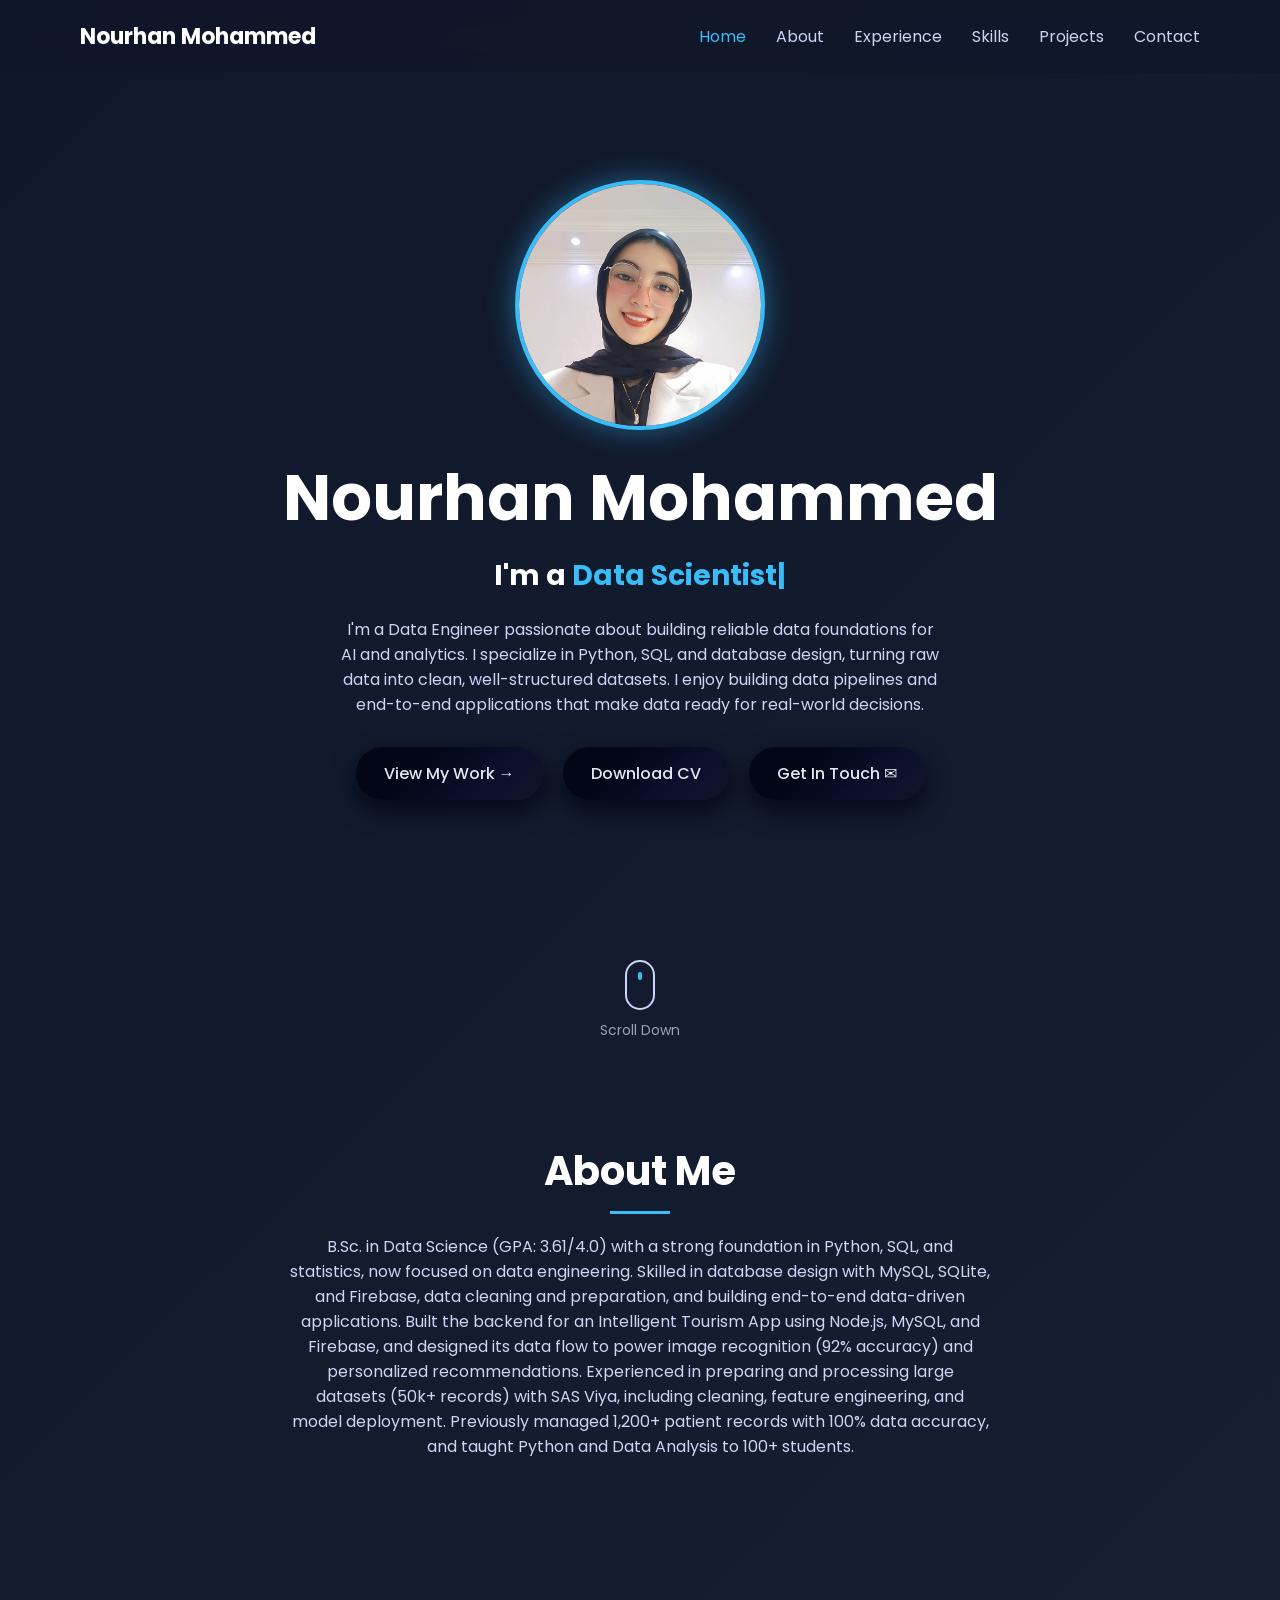
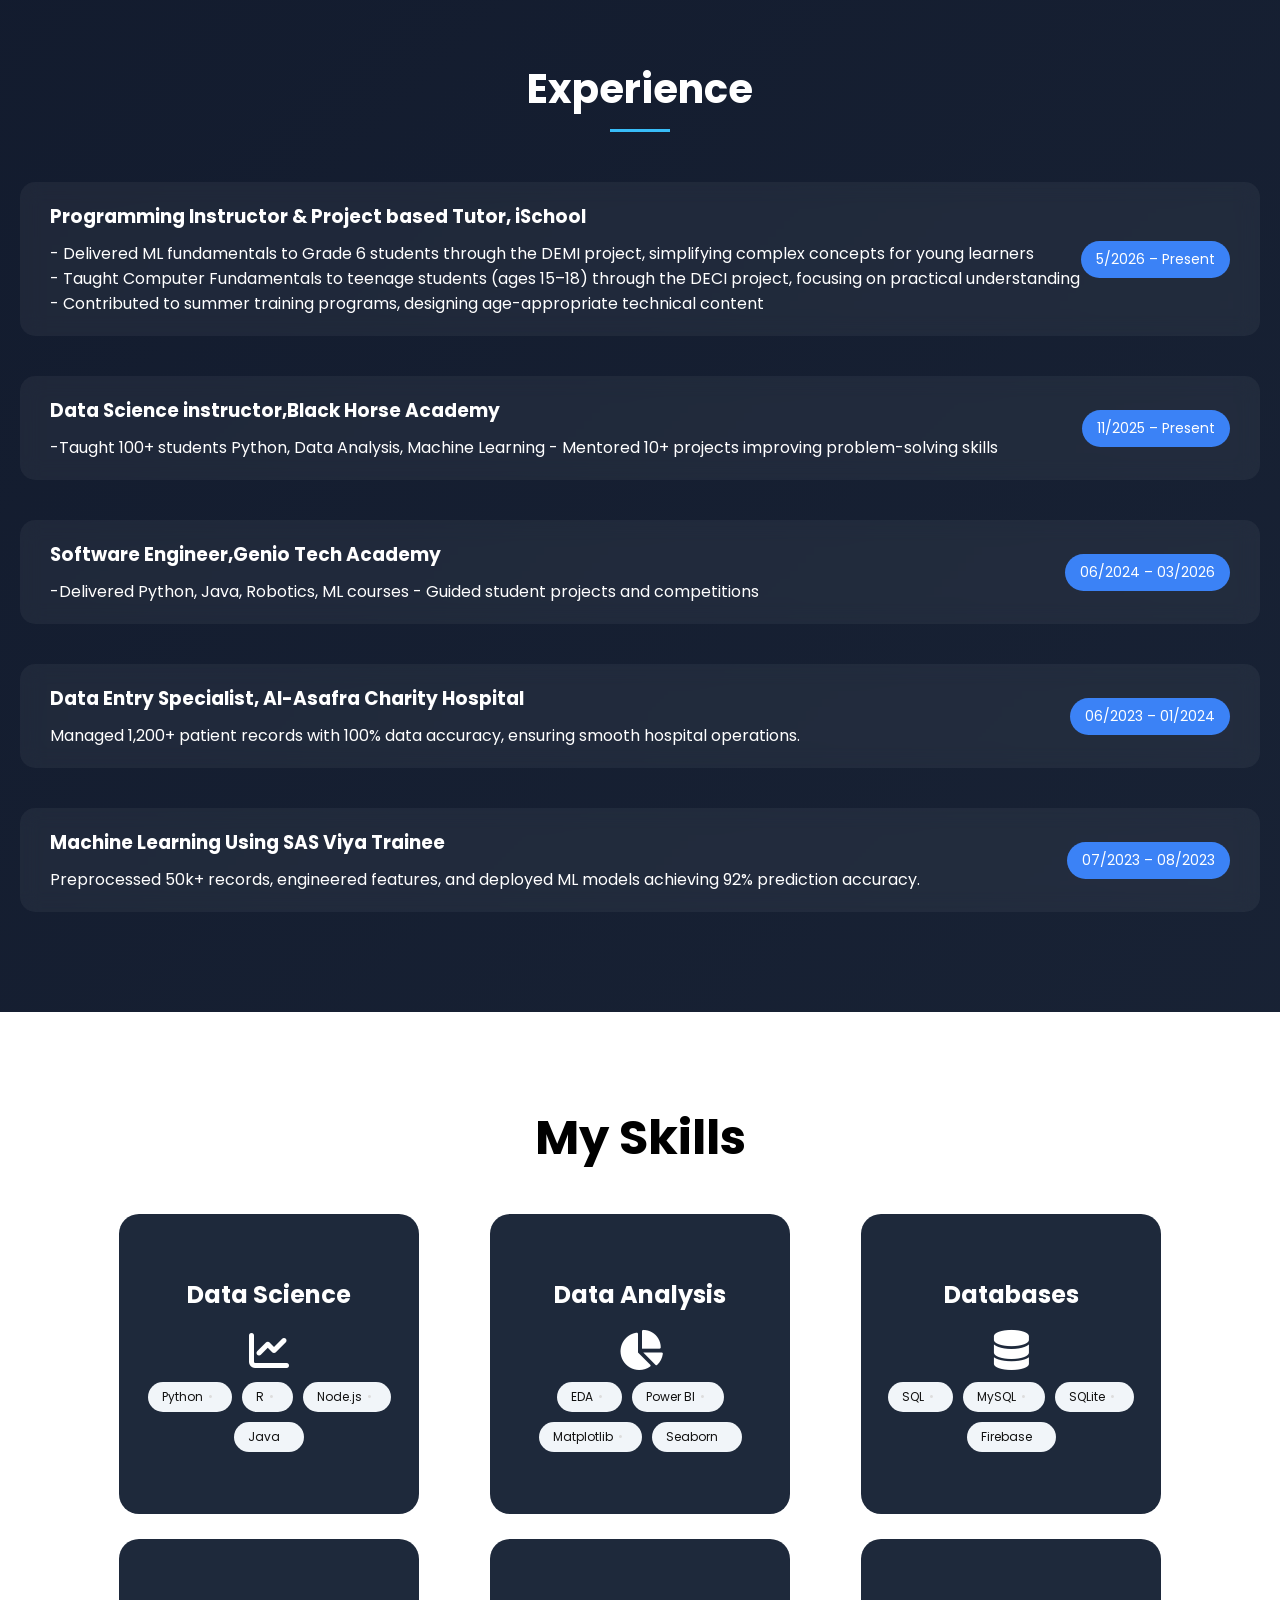
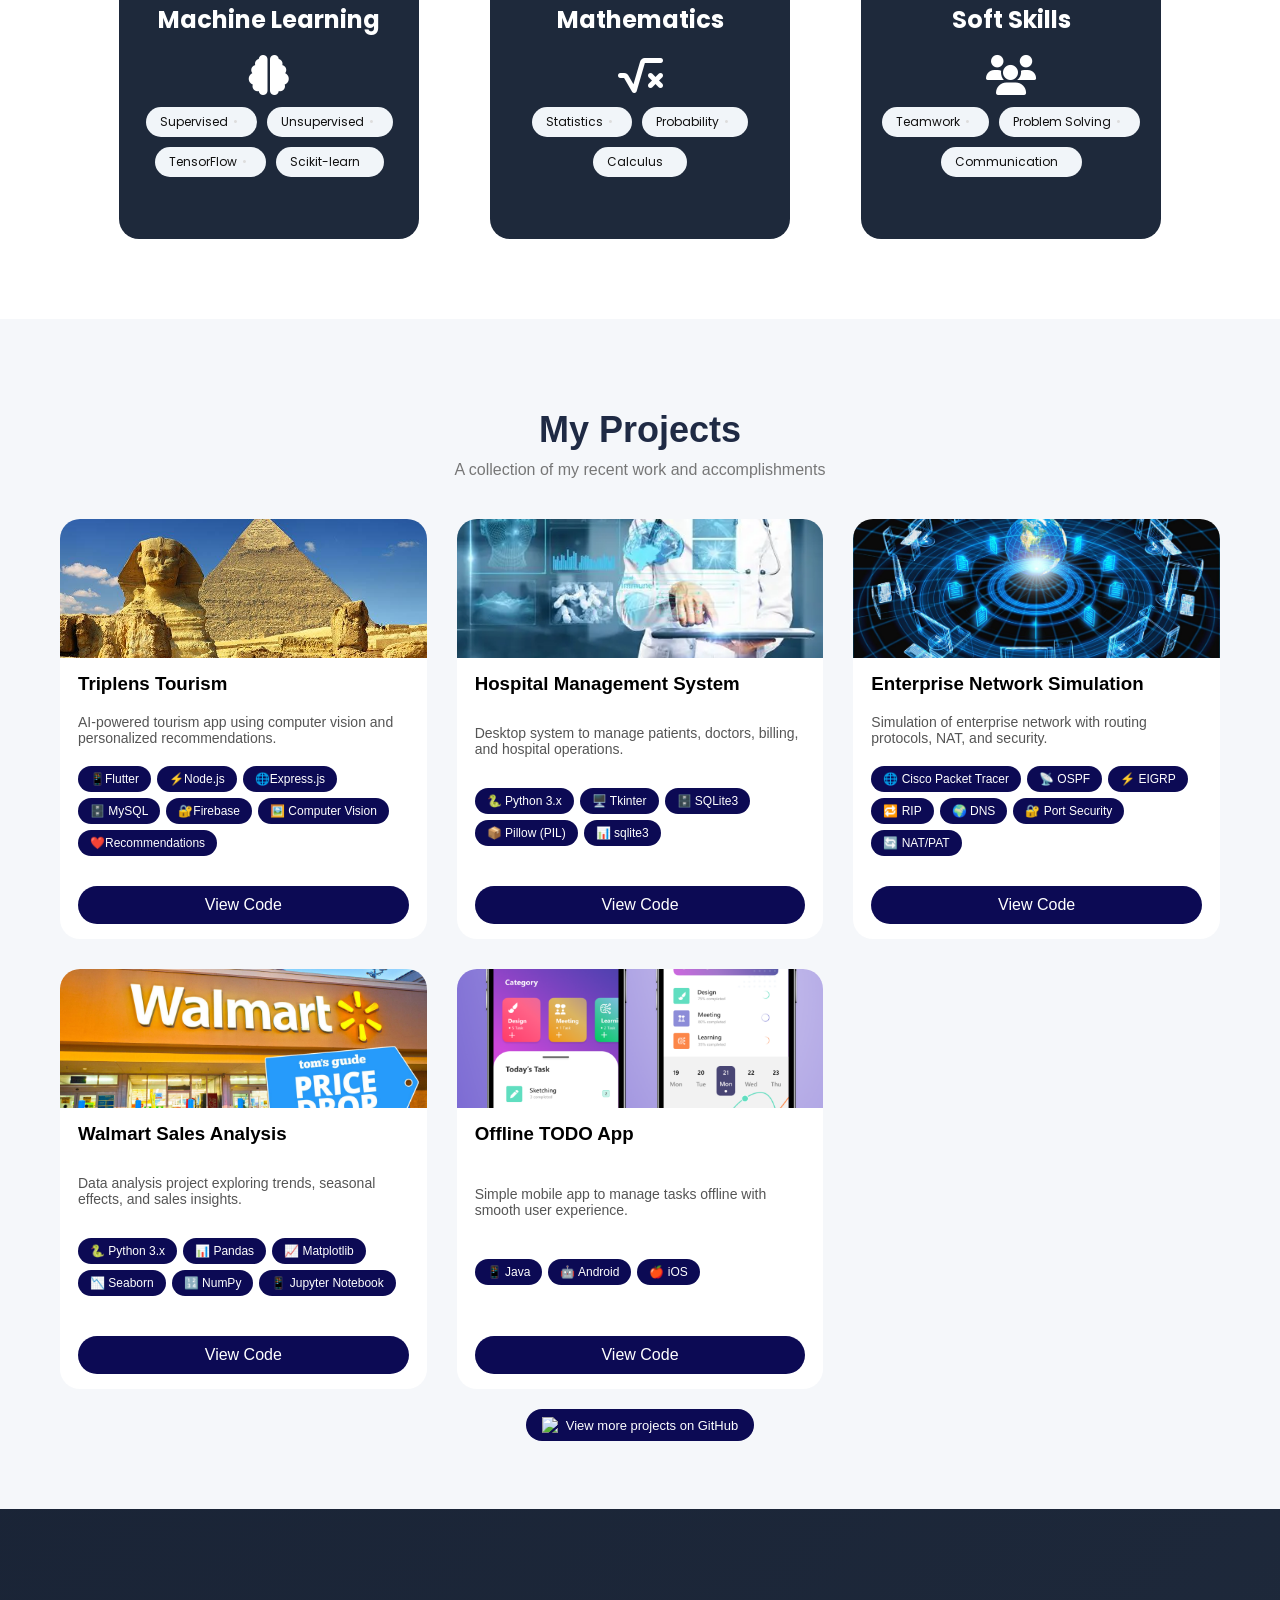
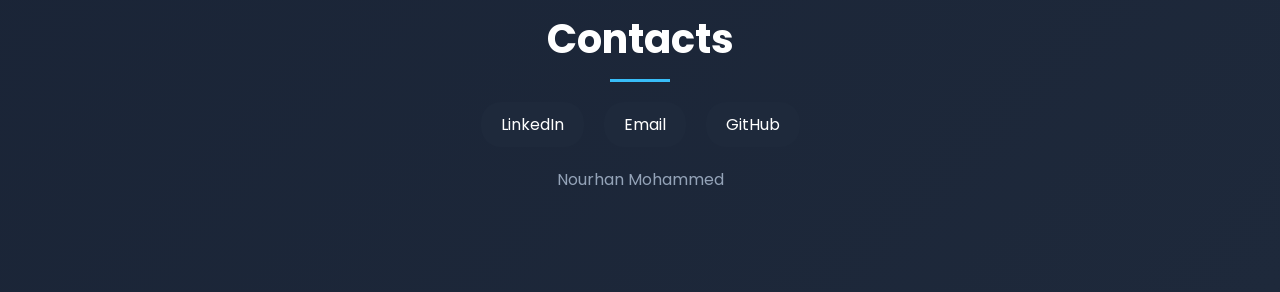
==== index.html @ 11f10491 "Refactor index.html for improved structure and clarity Updated HTML structure and improved formattin" ====
<!DOCTYPE html>
<html lang="en">
<head>
  <meta charset="UTF-8">
  <meta name="viewport" content="width=device-width, initial-scale=1.0">
  <title>Nourhan Portfolio</title>

  <!-- Google Font -->
  <link href="https://fonts.googleapis.com/css2?family=Poppins:wght@300;500;700&display=swap" rel="stylesheet">

  <!-- Icons (Skills) -->
  <link rel="stylesheet" href="https://cdnjs.cloudflare.com/ajax/libs/font-awesome/6.5.0/css/all.min.css">

  <link rel="stylesheet" href="style.css">
</head>

<body>

<!-- Navbar -->
<nav class="navbar">
  <h2 class="logo">Nourhan Mohammed</h2>

  <ul class="nav-links">
    <li><a href="#home" class="active">Home</a></li>
    <li><a href="#about">About</a></li>
    <li><a href="#experience">Experience</a></li>
    <li><a href="#skills">Skills</a></li>
    <li><a href="#projects">Projects</a></li>
    <li><a href="#contact">Contact</a></li>
  </ul>
</nav>

<!-- Hero -->

    <!-- Typing Effect -->
    
<section class="hero" id="home">
  <div class="hero-content">
    <div class="profile-photo fade-in">
      <span class="profile-initials">NM</span>
      <img src="images/nour.jpeg" alt="Nourhan Mohammed" onerror="this.remove()">
    </div>

    <h1 class="fade-in">Nourhan Mohammed</h1>

    <!-- Typing Effect -->
    <h2 class="typing">
      I'm a <span id="typed-text"></span><span class="cursor">|</span>
    </h2>

    <p class="fade-in delay">
    I'm a Data Engineer passionate about building reliable data foundations for AI and analytics.
    I specialize in Python, SQL, and database design, turning raw data into clean, well-structured datasets.
    I enjoy building data pipelines and end-to-end applications that make data ready for real-world decisions.
    </p>

    <div class="buttons fade-in delay2">
  <a href="#projects" class="btn primary">View My Work →</a>

  <a href="https://drive.google.com/file/d/10iT1-ZYjP4DF8wKiby_Rd-OLEwiFCWt2/view?usp=sharing" download class="btn secondary">
    Download CV
  </a>
  <a href="https://mail.google.com/mail/?view=cm&to=nourhanmohammed1282003@gmail.com" class="btn secondary">
  Get In Touch ✉</a>
</div>
  
  </div>
</section>
<div class="scroll-indicator">
  <span class="mouse">
    <span class="wheel"></span>
  </span>
  <p>Scroll Down</p>
</div>
<!-- About Section -->
<section class="about section" id="about">
  <h2 class="section-title">About Me</h2>
  <p class="section-text">

    B.Sc. in Data Science (GPA: 3.61/4.0) with a strong foundation in Python, SQL, and statistics, now focused on data engineering. Skilled in database design with MySQL, SQLite, and Firebase, data cleaning and preparation, and building end-to-end data-driven applications.

    Built the backend for an Intelligent Tourism App using Node.js, MySQL, and Firebase, and designed its data flow to power image recognition (92% accuracy) and personalized recommendations.

    Experienced in preparing and processing large datasets (50k+ records) with SAS Viya, including cleaning, feature engineering, and model deployment. Previously managed 1,200+ patient records with 100% data accuracy, and taught Python and Data Analysis to 100+ students.
    
  </p>
</section>

<!-- Experience Section -->
<section class="experience section" id="experience">
  <h2 class="section-title">Experience</h2>

  <div class="timeline">

    <!-- Card 1 -->
    <div class="exp-card hidden">
      <div class="exp-content">
        <h3>Programming Instructor & Project based Tutor, iSchool</h3>
        <p>
      - Delivered ML fundamentals to Grade 6 students through the DEMI project, simplifying complex concepts for young learners<br>
      - Taught Computer Fundamentals to teenage students (ages 15–18) through the DECI project, focusing on practical understanding<br>
      - Contributed to summer training programs, designing age-appropriate technical content</p>
      </div>
      <span class="exp-date">5/2026 – Present</span>
    </div>
    <!-- Card 2 -->
    <div class="exp-card hidden">
      <div class="exp-content">
        <h3>Data Science instructor,Black Horse Academy</h3>
        <p>
-Taught 100+ students Python, Data Analysis, Machine Learning

- Mentored 10+ projects improving problem-solving skills</p>
      </div>
      <span class="exp-date">11/2025 – Present</span>
    </div>

    <!-- Card 3 -->
    <div class="exp-card hidden">
      <div class="exp-content">
        <h3>Software Engineer,Genio Tech Academy</h3>
        <p>
-Delivered Python, Java, Robotics, ML courses

- Guided student projects and competitions</p>
      </div>
      <span class="exp-date">06/2024 – 03/2026</span>
    </div>

    <!-- Card 4 -->
    <div class="exp-card hidden">
      <div class="exp-content">
        <h3>Data Entry Specialist, Al-Asafra Charity Hospital</h3>
        <p>
Managed 1,200+ patient records with 100% data accuracy, ensuring smooth hospital operations.</p>
      </div>
      <span class="exp-date">06/2023 – 01/2024</span>
    </div>

    <!-- Card 5 -->
    <div class="exp-card hidden">
      <div class="exp-content">
        <h3>Machine Learning Using SAS Viya Trainee</h3>
        <p>
Preprocessed 50k+ records, engineered features, and deployed ML models achieving 92% prediction accuracy.</p>
      </div>
      <span class="exp-date">07/2023 – 08/2023</span>
    </div>

  </div>
</section>

<!-- Skills Section -->
<section class="skills-section" id="skills">

  <h1 class="title">My Skills</h1>

  <div class="cards-container">

    <!-- Card 1 -->
    <div class="skill-card">
      <div class="card-left"><h2>Data Science</h2></div>

      <div class="card-middle">
        <i class="fas fa-chart-line"></i>
      </div>

      <div class="card-right">
        <span class="tool">Python</span>
        <span class="tool">R</span>
        <span class="tool">Node.js</span>
        <span class="tool">Java</span>
      </div>
    </div>

    <!-- Card 2 -->
    <div class="skill-card">
      <div class="card-left"><h2>Data Analysis</h2></div>

      <div class="card-middle">
        <i class="fas fa-chart-pie"></i>
      </div>

      <div class="card-right">
        <span class="tool">EDA</span>
        <span class="tool">Power BI</span>
        <span class="tool">Matplotlib</span>
        <span class="tool">Seaborn</span>
      </div>
    </div>

    <!-- Card 3 -->
    <div class="skill-card">
      <div class="card-left"><h2>Databases</h2></div>

      <div class="card-middle">
        <i class="fas fa-database"></i>
      </div>

      <div class="card-right">
        <span class="tool">SQL</span>
        <span class="tool">MySQL</span>
        <span class="tool">SQLite</span>
        <span class="tool">Firebase</span>
      </div>
    </div>

    <!-- Card 4 -->
    <div class="skill-card">
      <div class="card-left"><h2>Machine Learning</h2></div>

      <div class="card-middle">
        <i class="fas fa-brain"></i>
      </div>

      <div class="card-right">
        <span class="tool">Supervised</span>
        <span class="tool">Unsupervised</span>
        <span class="tool">TensorFlow</span>
        <span class="tool">Scikit-learn</span>
      </div>
    </div>

    <!-- Card 5 -->
    <div class="skill-card">
      <div class="card-left"><h2>Mathematics</h2></div>

      <div class="card-middle">
        <i class="fas fa-square-root-variable"></i>
      </div>

      <div class="card-right">
        <span class="tool">Statistics</span>
        <span class="tool">Probability</span>
        <span class="tool">Calculus</span>
      </div>
    </div>

    <!-- Card 6 -->
    <div class="skill-card">
      <div class="card-left"><h2>Soft Skills</h2></div>

      <div class="card-middle">
        <i class="fas fa-users"></i>
      </div>

      <div class="card-right">
        <span class="tool">Teamwork</span>
        <span class="tool">Problem Solving</span>
        <span class="tool">Communication</span>
      </div>
    </div>

  </div>

</section>

<!-- Projects Section -->
<section class="projects" id="projects">

  <h1 class="title">My Projects</h1>
  <p class="subtitle">A collection of my recent work and accomplishments</p>

  <div class="cards">

    <!-- Card -->
    <div class="card">
      <div class="card-img">
        <img src="images/Which-Is-The-largest-Egyptian-Pyramid.jpg">
      </div>

      <div class="card-body">
        <h3>Triplens Tourism</h3>
        <p>AI-powered tourism app using computer vision and personalized recommendations.</p>

        <div class="tags">
          <span>📱Flutter</span>
            <span>⚡Node.js</span>
            <span>🌐Express.js</span>
            <span>🗄️ MySQL</span>
            <span>🔐Firebase </span>
            <span>🖼️ Computer Vision</span>
            <span>❤️Recommendations </span>
        </div>

        <a href="https://github.com/Nourhanmohamed12" target="_blank" class="btn">
          View Code
        </a>
      </div>
    </div>


    <!-- Card -->
    <div class="card">
      <div class="card-img">
        <img src="images/OIP.webp">
      </div>

      <div class="card-body">
        <h3>Hospital Management System</h3>
        <p>Desktop system to manage patients, doctors, billing, and hospital operations.</p>

        <div class="tags">
          <span>🐍 Python 3.x </span>
            <span>🖥️ Tkinter</span>
            <span>🗄️ SQLite3</span>
            <span>📦 Pillow (PIL)</span>
            <span>📊 sqlite3</span>
        </div>

        <a href="https://github.com/Nourhanmohamed12" target="_blank" class="btn">
          View Code
        </a>
      </div>
    </div>

    <!-- Card -->
    <div class="card">
      <div class="card-img">
        <img src="images/f52e7b_c15f481be21349cbae6e2cbeb64a10ce~mv2.jpg">
      </div>

      <div class="card-body">
        <h3>Enterprise Network Simulation</h3>
        <p>Simulation of enterprise network with routing protocols, NAT, and security.</p>

        <div class="tags">
           <span>🌐 Cisco Packet Tracer</span>
            <span>📡 OSPF</span>
            <span>⚡ EIGRP</span>
            <span>🔁 RIP</span>
            <span>🌍 DNS</span>
            <span>🔐 Port Security</span>
            <span>🔄 NAT/PAT</span>
        </div>

        <a href="https://github.com/Nourhanmohamed12" target="_blank" class="btn">
          View Code
        </a>
      </div>
    </div>


    <!-- Card -->
    <div class="card">
      <div class="card-img">
        <img src="images/5Lp743vn9uRuJdSjUMAYd.jpg">
      </div>

      <div class="card-body">
        <h3>Walmart Sales Analysis</h3>
        <p>Data analysis project exploring trends, seasonal effects, and sales insights.</p>

        <div class="tags">
          <span>🐍 Python 3.x</span>
            <span>📊 Pandas</span>
            <span>📈 Matplotlib</span>
            <span>📉 Seaborn</span>
            <span>🔢 NumPy</span>
            <span>📱 Jupyter Notebook</span>
        </div>

        <a href="https://github.com/Nourhanmohamed12" target="_blank" class="btn">
          View Code
        </a>
      </div>
    </div>

    <!-- Card -->
    <div class="card">
      <div class="card-img">
        <img src="images/4e009bb7-679e-4ac2-92b8-e55b73a67b11-cover.png">
      </div>

      <div class="card-body">
        <h3>Offline TODO App</h3>
        <p>Simple mobile app to manage tasks offline with smooth user experience.</p>

        <div class="tags">
          <span>📱 Java</span>
            <span>🤖 Android</span>
            <span>🍎 iOS</span>

        </div>

        <a href="https://github.com/Nourhanmohamed12" target="_blank" class="btn">
          View Code
        </a>
      </div>
    </div>

  </div>

  <div class="github-link">
  <a href="https://github.com/Nourhanmohamed12" target="_blank">
    <img src="https://cdn-icons-png.flaticon.com/512/25/25231.png" alt="GitHub">
    View more projects on GitHub
  </a>
</div>
</section>

<!-- Contact Section -->
<section class="contact section" id="contact">
  <h2 class="section-title">Contacts</h2>

  <div class="socials">
    <a href="https://www.linkedin.com/in/nour-mohammed-614753278?lipi=urn%3Ali%3Apage%3Ad_flagship3_profile_view_base_contact_details%3BgusIlUYPQgm3rlsbdNnzMg%3D%3D" target="_blank">LinkedIn</a>
    <a href="mailto:nourhanmohammed1282003@gmail.com">Email</a>
    <a href="https://github.com/Nourhanmohamed12" target="_blank">GitHub</a>
  </div>

  <p class="footer-name">Nourhan Mohammed</p>
</section>
<script src="script.js"></script>
</body>
</html>
---- style.css ----
* {
  margin: 0;
  padding: 0;
  box-sizing: border-box;
  font-family: 'Poppins', sans-serif;
}

body {
  background: linear-gradient(135deg, #0f172a, #1e293b);
  color: white;
  overflow-x: hidden;
}

/* Navbar */
.navbar {
  display: flex;
  justify-content: space-between;
  align-items: center;
  padding: 20px 80px;
  position: fixed;
  width: 100%;
  background: rgba(15, 23, 42, 0.8);
  backdrop-filter: blur(10px);
}

.logo {
  font-size: 22px;
  font-weight: bold;
}

.nav-links {
  display: flex;
  gap: 30px;
  list-style: none;
}

.nav-links a {
  text-decoration: none;
  color: #cbd5f5;
  transition: 0.3s;
}

.nav-links a:hover,
.nav-links .active {
  color: #38bdf8;
}

/* Hero */
.hero {
  height: 100vh;
  display: flex;
  justify-content: center;
  align-items: center;
  text-align: center;
}

.hero-content h1 {
  font-size: 64px;
  font-weight: 700;
}

/* Typing */
.typing {
  font-size: 28px;
  margin-top: 10px;
}

#typed-text {
  color: #38bdf8;
  font-weight: bold;
}

.cursor {
  display: inline-block;
  color: #38bdf8;
  animation: blink 0.7s infinite;
}

@keyframes blink {
  0%,100% { opacity: 1; }
  50% { opacity: 0; }
}

/* Paragraph */
.hero-content p {
  margin-top: 20px;
  color: #cbd5f5;
  max-width: 600px;
  margin-left: auto;
  margin-right: auto;
}

/* Buttons */
.buttons {
  margin-top: 30px;
  display: flex;
  gap: 20px;
  justify-content: center;
}

.btn {
  padding: 12px 25px;
  border-radius: 30px;
  text-decoration: none;
  transition: 0.3s;
}

/* Glow Button */
.primary {
  background: linear-gradient(135deg, #33794d, #3b774c);
  color: white;
  box-shadow: 0 0 20px rgba(78, 192, 74, 0.6);
}

.primary:hover {
  transform: scale(1.1);
}

/* Green */
.secondary {
  background: #258749;
  color: white;
}

.secondary:hover {
  transform: scale(1.1);
}

/* Outline */
.outline {
  border: 1px solid #228557;
  color: #cbd5f5;
}

.outline:hover {
  background: rgba(255,255,255,0.1);
}

/* Fade Animations */
.fade-in {
  opacity: 0;
  transform: translateY(30px);
  animation: fadeUp 1s forwards;
}

.delay {
  animation-delay: 0.5s;
}

.delay2 {
  animation-delay: 1s;
}

@keyframes fadeUp {
  to {
    opacity: 1;
    transform: translateY(0);
  }
}
/* Sections */
.section {
  padding: 100px 20px;
  text-align: center;
}

.section-title {
  font-size: 40px;
  margin-bottom: 20px;
  position: relative;
}

.section-title::after {
  content: "";
  width: 60px;
  height: 3px;
  background: #38bdf8;
  display: block;
  margin: 10px auto;
}

.section-text {
  max-width: 700px;
  margin: auto;
  color: #cbd5f5;
}

/* Experience Timeline */
.timeline {
  margin-top: 50px;
  display: flex;
  flex-direction: column;
  gap: 40px;
}

.exp-card {
  display: flex;
  justify-content: space-between;
  align-items: center;
  background: rgba(255,255,255,0.05);
  padding: 20px 30px;
  border-radius: 15px;
  backdrop-filter: blur(10px);
  transition: 0.4s;
}

.exp-card:hover {
  transform: translateY(-10px);
  box-shadow: 0 0 20px rgba(56,189,248,0.4);
}

.exp-content {
  text-align: left;
}

.exp-content h3 {
  margin-bottom: 10px;
}

.exp-date {
  background: #3b82f6;
  padding: 8px 15px;
  border-radius: 20px;
  font-size: 14px;
}

/* Contact */
.socials {
  margin-top: 20px;
  display: flex;
  justify-content: center;
  gap: 20px;
}

.socials a {
  text-decoration: none;
  padding: 10px 20px;
  border-radius: 20px;
  background: #1e293b;
  color: white;
  transition: 0.3s;
}

.socials a:hover {
  background: #38bdf8;
  transform: scale(1.1);
}

.footer-name {
  margin-top: 20px;
  color: #94a3b8;
}

/* Scroll Animation */
.hidden {
  opacity: 0;
  transform: translateY(50px);
  transition: all 1s;
}

.show {
  opacity: 1;
  transform: translateY(0);
}
/* Scroll Indicator */
.scroll-indicator {
  margin-top: 60px;
  display: flex;
  flex-direction: column;
  align-items: center;
  animation: fadeIn 2s ease;
}

.mouse {
  width: 30px;
  height: 50px;
  border: 2px solid #cbd5f5;
  border-radius: 20px;
  position: relative;
}

.wheel {
  width: 4px;
  height: 8px;
  background: #38bdf8;
  position: absolute;
  top:
10px;
  left: 50%;
  transform: translateX(-50%);
  border-radius: 2px;
  animation: scrollWheel 1.5s infinite;
}

@keyframes scrollWheel {
  0% {
    opacity: 1;
    top: 10px;
  }
  100% {
    opacity: 0;
    top: 25px;
  }
}

.scroll-indicator p {
  margin-top: 10px;
  font-size: 14px;
  color: #94a3b8;
}

/* Fade */
@keyframes fadeIn {
  from {
    opacity: 0;
  }
  to {
    opacity: 1;
  }
}
.btn {
  padding: 14px 28px;
  border-radius: 30px;
  text-decoration: none;
  font-size: 16px;
  font-weight: 500;
  display: inline-block;
  transition: all 0.3s ease;
  position: relative;
  overflow: hidden;
}

.btn.primary {
  background: linear-gradient(135deg, #020617, #020617, #0a0f2c, #0f172a);
  color: #e2e8f0;
  box-shadow: 0 10px 25px rgba(2, 6, 23, 0.9);
}

.btn.primary:hover {
  transform: translateY(-6px) scale(1.06);
  box-shadow: 
    0 15px 35px rgba(15, 23, 42, 1),
    0 0 20px rgba(37, 99, 235, 0.3);
}

/* Secondary Button */
.btn.secondary {
  background: linear-gradient(135deg, #020617, #020617, #0a0f2c, #0f172a);
  color: #e2e8f0;
  box-shadow: 0 10px 25px rgba(2, 6, 23, 0.9);
}

.btn.secondary:hover {
 background: linear-gradient(135deg, #020617, #020617, #0a0f2c, #0f172a);
  color: #e2e8f0;
  box-shadow: 0 10px 25px rgba(2, 6, 23, 0.9);
}

/* Click animation */
.btn:active {
  transform: scale(0.95);
}
.btn span.ripple {
  position: absolute;
  width: 20px;
  height: 20px;
  background: rgba(255,255,255,0.6);
  border-radius: 50%;
  transform: scale(0);
  animation: ripple 0.6s linear;
}

@keyframes ripple {
  to {
    transform: scale(15);
    opacity: 0;
  }
}

/* ============================================================
   ONE-PAGE ADDITIONS (Skills + Projects merged into index.html)
   Colors, cards and images are copied from skills.css / project.css
   ============================================================ */

html { scroll-behavior: smooth; }
section[id] { scroll-margin-top: 70px; }
.navbar { z-index: 100; top: 0; left: 0; }

/* ---------- Skills (from skills.css) ---------- */
.skills-section {
  background: white;
  color: #000;
  padding-bottom: 80px;
}

.skills-section .title {
  text-align: center;
  font-size: 3rem;
  margin: 0;
  padding: 90px 0 40px;
}

.cards-container {
  width: 85%;
  margin: auto;
  display: grid;
  grid-template-columns: repeat(3, 1fr);
  gap: 25px;
  justify-items: center;
}

.skill-card {
  width: 100%;
  max-width: 300px;
  aspect-ratio: 1/1;
  display: flex;
  flex-direction: column;
  justify-content: center;
  padding: 20px;
  border-radius: 20px;
  transition: 0.4s;
  cursor: pointer;
  color: white;
}

.skill-card:hover { transform: translateY(-10px) scale(1.05); }

.skill-card:nth-child(1) { background: #1e293b; }
.skill-card:nth-child(2) { background: #1e293b; }
.skill-card:nth-child(3) { background: #1e293b; }
.skill-card:nth-child(4) { background: #1e293b; }
.skill-card:nth-child(5) { background: #1e293b; }
.skill-card:nth-child(6) { background: #1e293b; }

.card-left { text-align: center; margin-bottom: 10px; }
.card-left h2 { font-size: 1.5rem; margin-bottom: 8px; }

.card-middle { display: flex; justify-content: center; }
.card-middle i { font-size: 40px; animation: float 3s infinite; }

.card-right {
  display: flex;
  flex-wrap: wrap;
  justify-content: center;
  gap: 10px;
  margin-top: 12px;
}

.tool {
  padding: 6px 14px;
  background: #f1f5f9;
  color: #111;
  border-radius: 20px;
  font-size: 12px;
  transition: 0.3s;
}
.tool:hover { background: #e2e8f0; transform: scale(1.05); }
.tool::after { content: "•"; margin: 0 5px; color: #ddd; }
.tool:last-child::after { content: ""; }

@keyframes float {
  0%, 100% { transform: translateY(0); }
  50% { transform: translateY(-8px); }
}

/* ---------- Projects (from project.css) ---------- */
.projects {
  background: #f5f7fa;
  color: #000;
  padding: 90px 0 20px;
}
.projects, .projects * { font-family: 'Segoe UI', sans-serif; }

.projects .title {
  text-align: center;
  font-size: 36px;
  color: #1f2a44;
  margin: 0 0 10px;
}

.projects .subtitle {
  text-align: center;
  color: #777;
margin-bottom: 40px;
}

.projects .cards {
  display: grid;
  grid-template-columns: repeat(auto-fit, minmax(300px, 1fr));
  gap: 30px;
  padding: 0 60px 60px;
}
/* ---------- Profile photo (hero) ---------- */
.hero {
  height: auto;
  min-height: 100vh;
  padding: 100px 20px 20px;
}

.profile-photo {
  position: relative;
  width: 170px;
  height: 170px;
  margin: 0 auto 20px;
  border-radius: 50%;
  border: 4px solid #38bdf8;
  box-shadow: 0 0 30px rgba(56, 189, 248, 0.45);
  overflow: hidden;
  background: #1e293b;
}

.profile-photo img {
  position: absolute;
  inset: 0;
  width: 100%;
  height: 100%;
  object-fit: cover;
}

.profile-initials {
  position: absolute;
  inset: 0;
  display: flex;
  align-items: center;
  justify-content: center;
  font-size: 48px;
  font-weight: 700;
  color: #38bdf8;
}

@media (max-width: 900px) {
  .profile-photo { width: 140px; height: 140px; }
}

.projects .card {
  background: #fff;
  border-radius: 20px;
  overflow: hidden;
  height: 420px;
  display: flex;
  flex-direction: column;
  transition: 0.3s;
  text-align: left;
}
.projects .card:hover { transform: translateY(-10px); }

.card-img { height: 33%; }
.card-img img { width: 100%; height: 100%; object-fit: cover; }

.card-body {
  padding: 15px 18px;
  height: 67%;
  display: flex;
  flex-direction: column;
  justify-content: space-between;
}
.card-body h3 { margin: 0; font-weight: bold; color: #000; }
.card-body p { font-size: 14px; color: #555; }

.tags { display: flex; flex-wrap: wrap; gap: 6px; }
.tags span {
  background: #0c0a54;
  color: #fff;
  padding: 6px 12px;
  border-radius: 20px;
  font-size: 12px;
}

.projects .card .btn {
  text-decoration: none;
  text-align: center;
  background: #0c0a54;
  color: #fff;
  padding: 10px;
  border-radius: 20px;
  margin-top: 10px;
  font-size: 16px;
  font-weight: normal;
  box-shadow: none;
  display: block;
}
.projects .card .btn:hover {
  background: #120f82;
  transform: none;
  box-shadow: none;
}

.github-link {
  text-align: center;
  transform: translateY(-40px);
  transition: 0.3s;
}
.github-link a {
  display: inline-flex;
  align-items: center;
  gap: 8px;
  padding: 8px 16px;
  background: #0c0a54;
  color: #fff;
  text-decoration: none;
  border-radius: 20px;
  font-size: 13px;
  transition: 0.3s;
}
.github-link a:hover { background: #120f82; }
.github-link img { width: 16px; height: 16px; }

/* ---------- Small screens ---------- */
@media (max-width: 900px) {
  .cards-container { grid-template-columns: repeat(2, 1fr); }
  .navbar { padding: 12px 20px; flex-wrap: wrap; gap: 8px; }
  .nav-links { gap: 16px; font-size: 14px; flex-wrap: wrap; }
  .hero-content h1 { font-size: 40px; }
  .buttons { flex-wrap: wrap; }
  .exp-card { flex-direction: column; align-items: flex-start; gap: 12px; }
  .projects .cards { padding: 0 20px 40px; }
}
@media (max-width: 500px) {
  .cards-container { grid-template-columns: 1fr; }
  .socials { flex-wrap: wrap; }
}
/* ---------- Profile photo (hero) ---------- */
.hero {
  height: auto;
  min-height: 100vh;
  padding: 100px 20px 20px;
}

.profile-photo {
  position: relative;
  width: 250px;
  height: 250px;
  margin: 0 auto 20px;
  border-radius: 50%;
  border: 4px solid #38bdf8;
  box-shadow: 0 0 30px rgba(56, 189, 248, 0.45);
  overflow: hidden;
  background: #1e293b;
}

.profile-photo img {
  position: absolute;
  inset: 0;
  width: 100%;
  height: 100%;
  object-fit: cover;
  object-position: center top;
}

.profile-initials {
  position: absolute;
  inset: 0;
  display: flex;
  align-items: center;
  justify-content: center;
  font-size: 48px;
  font-weight: 700;
  color: #38bdf8;
}

@media (max-width: 900px) {
  .profile-photo { width: 140px; height: 140px; }
}
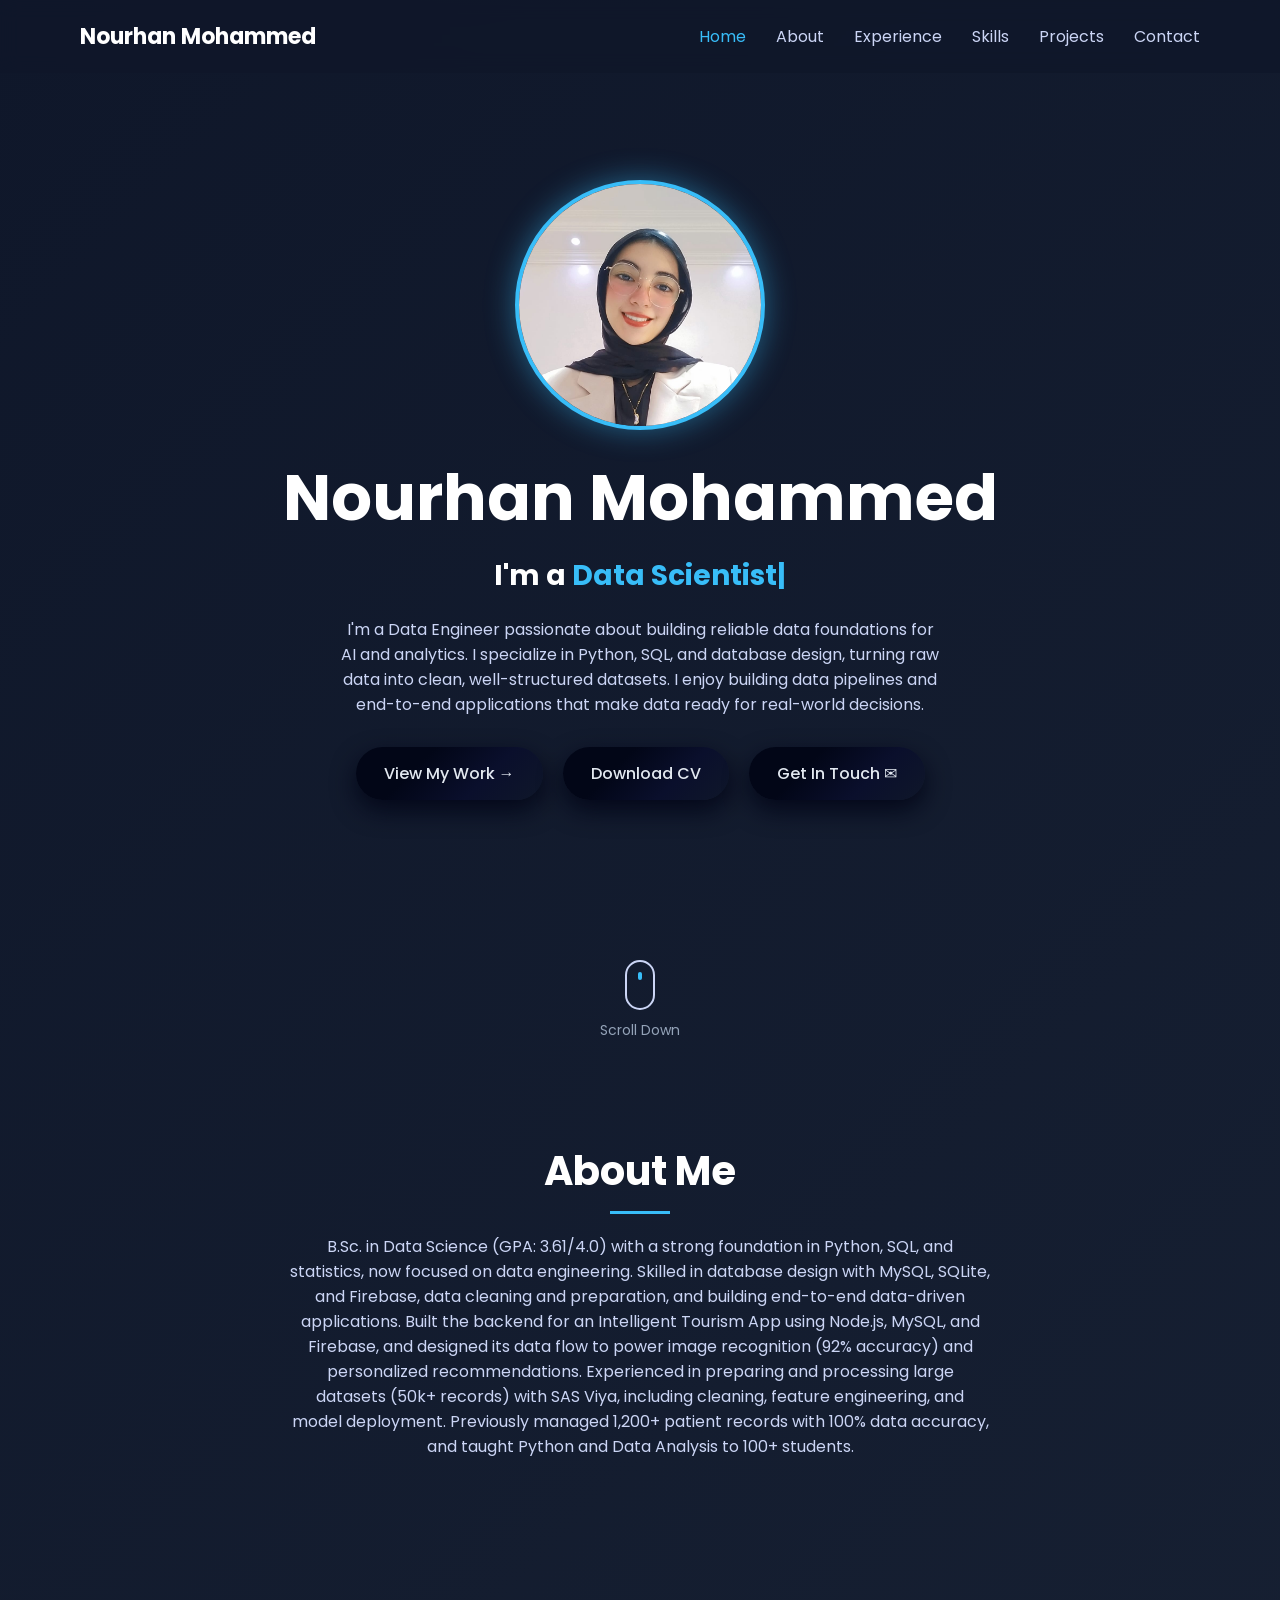
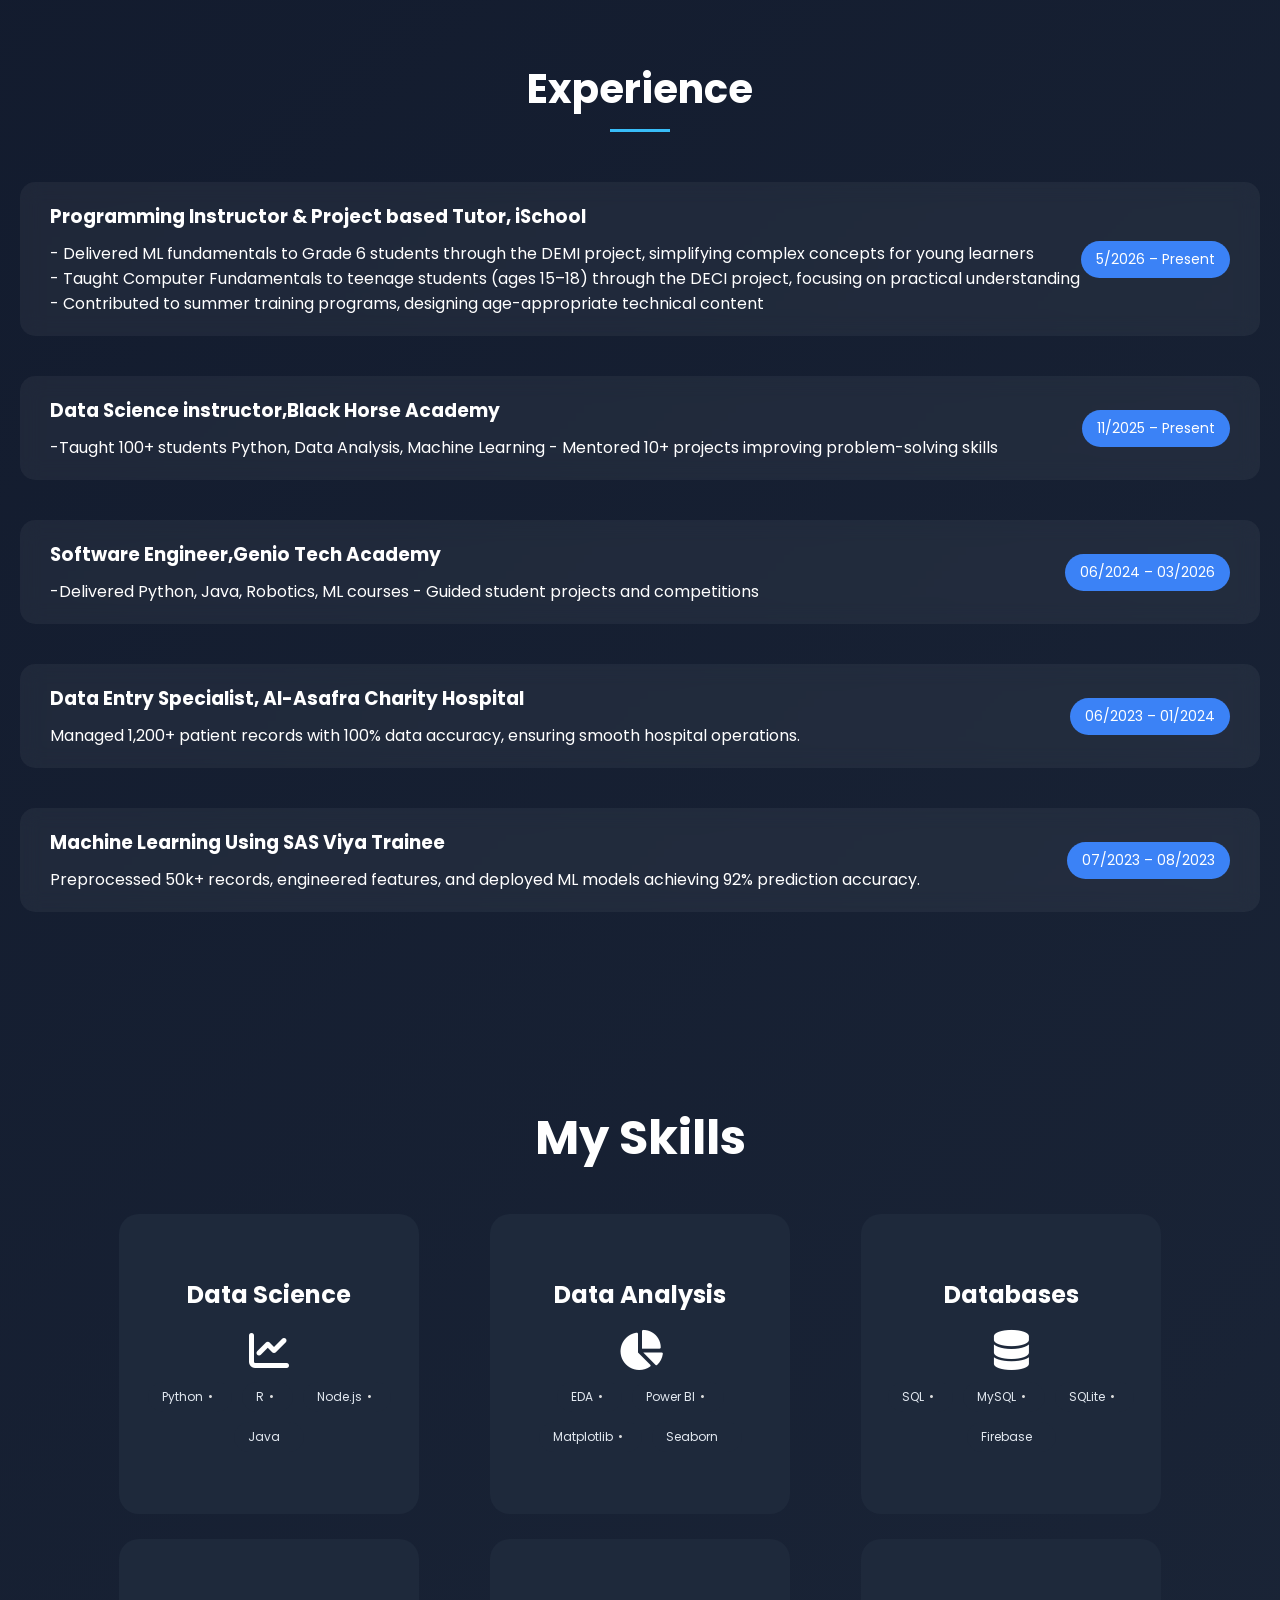
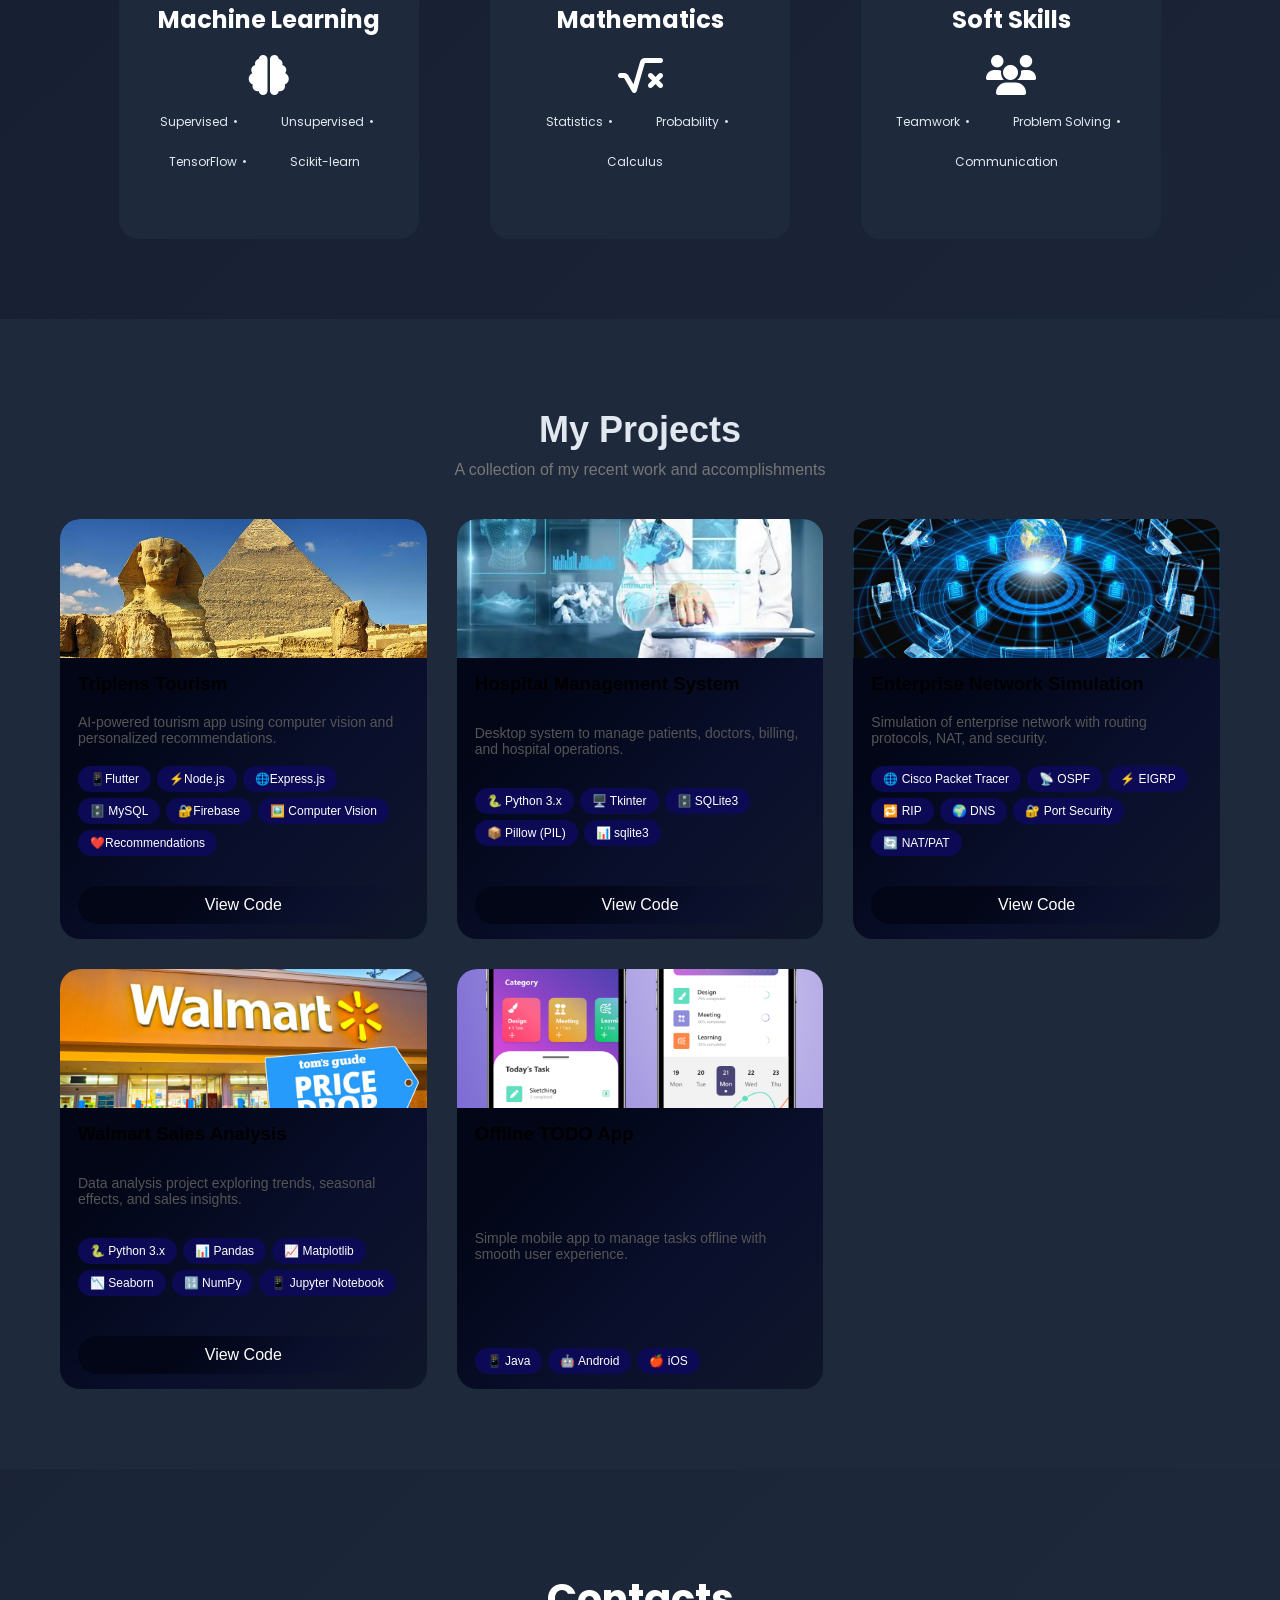
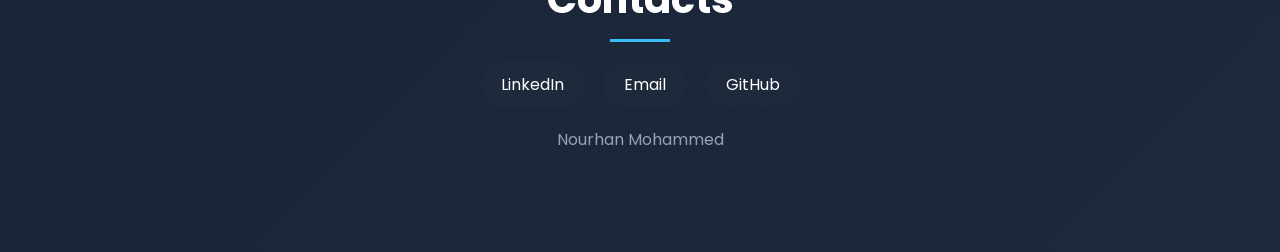
==== commit b9bbc5a0: "Remove GitHub links from index.html Removed GitHub links from the index.html file." ====
--- a/index.html
+++ b/index.html
@@ -383,20 +383,13 @@
 
         </div>
 
-        <a href="https://github.com/Nourhanmohamed12" target="_blank" class="btn">
-          View Code
-        </a>
+        
       </div>
     </div>
 
   </div>
 
-  <div class="github-link">
-  <a href="https://github.com/Nourhanmohamed12" target="_blank">
-    <img src="https://cdn-icons-png.flaticon.com/512/25/25231.png" alt="GitHub">
-    View more projects on GitHub
-  </a>
-</div>
+  
 </section>
 
 <!-- Contact Section -->
--- a/style.css
+++ b/style.css
@@ -283,8 +283,7 @@
   height: 8px;
   background: #38bdf8;
   position: absolute;
-  top:
-10px;
+  top: 10px;
   left: 50%;
   transform: translateX(-50%);
   border-radius: 2px;
@@ -387,8 +386,8 @@
 
 /* ---------- Skills (from skills.css) ---------- */
 .skills-section {
-  background: white;
-  color: #000;
+  background: #1e293b
+  color:#e2e8f0;
   padding-bottom: 80px;
 }
 
@@ -447,8 +446,8 @@
 
 .tool {
   padding: 6px 14px;
-  background: #f1f5f9;
-  color: #111;
+  background: #1e293b;
+  color: #e2e8f0;
   border-radius: 20px;
   font-size: 12px;
   transition: 0.3s;
@@ -464,8 +463,8 @@
 
 /* ---------- Projects (from project.css) ---------- */
 .projects {
-  background: #f5f7fa;
-  color: #000;
+  background: #1e293b;
+  color:#e2e8f0;
   padding: 90px 0 20px;
 }
 .projects, .projects * { font-family: 'Segoe UI', sans-serif; }
@@ -473,14 +472,14 @@
 .projects .title {
   text-align: center;
   font-size: 36px;
-  color: #1f2a44;
+  color: #e2e8f0;
   margin: 0 0 10px;
 }
 
 .projects .subtitle {
   text-align: center;
   color: #777;
-margin-bottom: 40px;
+  margin-bottom: 40px;
 }
 
 .projects .cards {
@@ -489,50 +488,9 @@
   gap: 30px;
   padding: 0 60px 60px;
 }
-/* ---------- Profile photo (hero) ---------- */
-.hero {
-  height: auto;
-  min-height: 100vh;
-  padding: 100px 20px 20px;
-}
-
-.profile-photo {
-  position: relative;
-  width: 170px;
-  height: 170px;
-  margin: 0 auto 20px;
-  border-radius: 50%;
-  border: 4px solid #38bdf8;
-  box-shadow: 0 0 30px rgba(56, 189, 248, 0.45);
-  overflow: hidden;
-  background: #1e293b;
-}
-
-.profile-photo img {
-  position: absolute;
-  inset: 0;
-  width: 100%;
-  height: 100%;
-  object-fit: cover;
-}
-
-.profile-initials {
-  position: absolute;
-  inset: 0;
-  display: flex;
-  align-items: center;
-  justify-content: center;
-  font-size: 48px;
-  font-weight: 700;
-  color: #38bdf8;
-}
-
-@media (max-width: 900px) {
-  .profile-photo { width: 140px; height: 140px; }
-}
 
 .projects .card {
-  background: #fff;
+  background: linear-gradient(135deg, #020617, #020617, #0a0f2c, #0f172a);;
   border-radius: 20px;
   overflow: hidden;
   height: 420px;
@@ -568,7 +526,7 @@
 .projects .card .btn {
   text-decoration: none;
   text-align: center;
-  background: #0c0a54;
+  background: linear-gradient(135deg, #020617, #020617, #0a0f2c, #0f172a);;
   color: #fff;
   padding: 10px;
   border-radius: 20px;
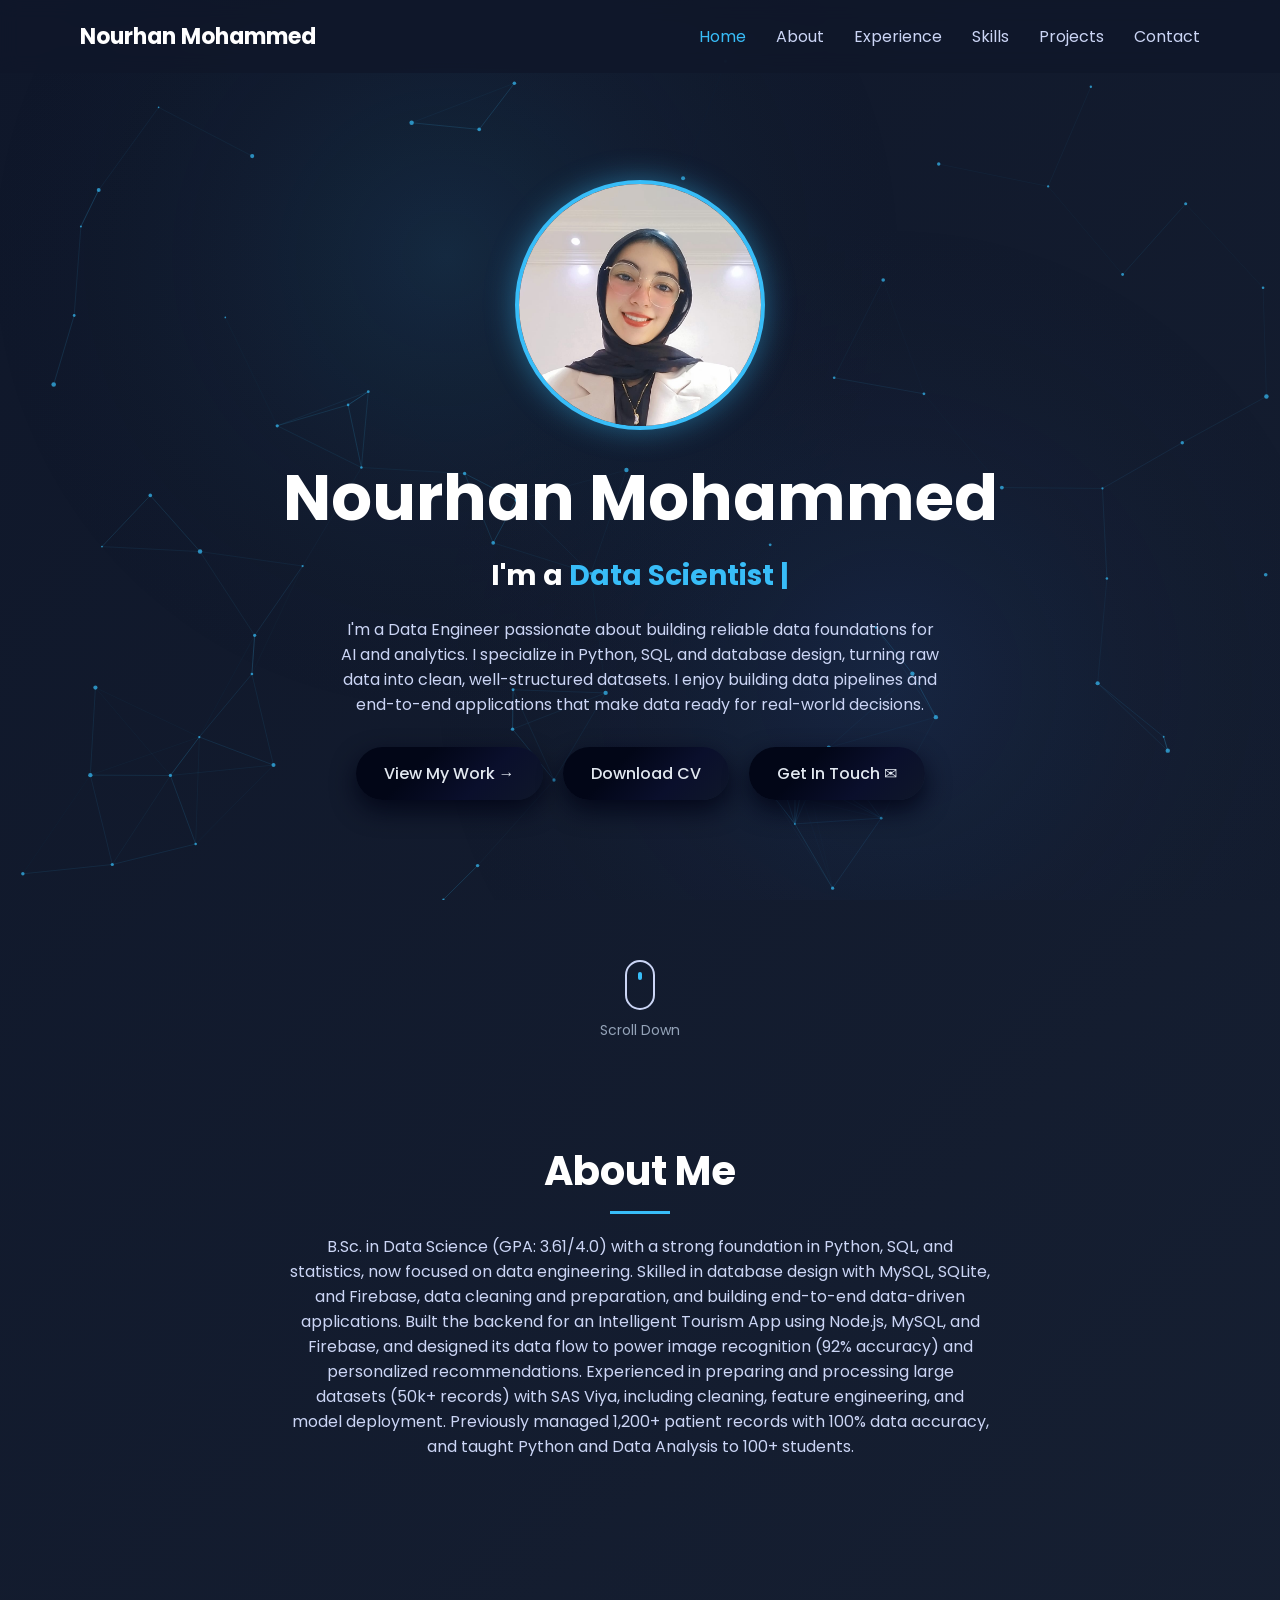
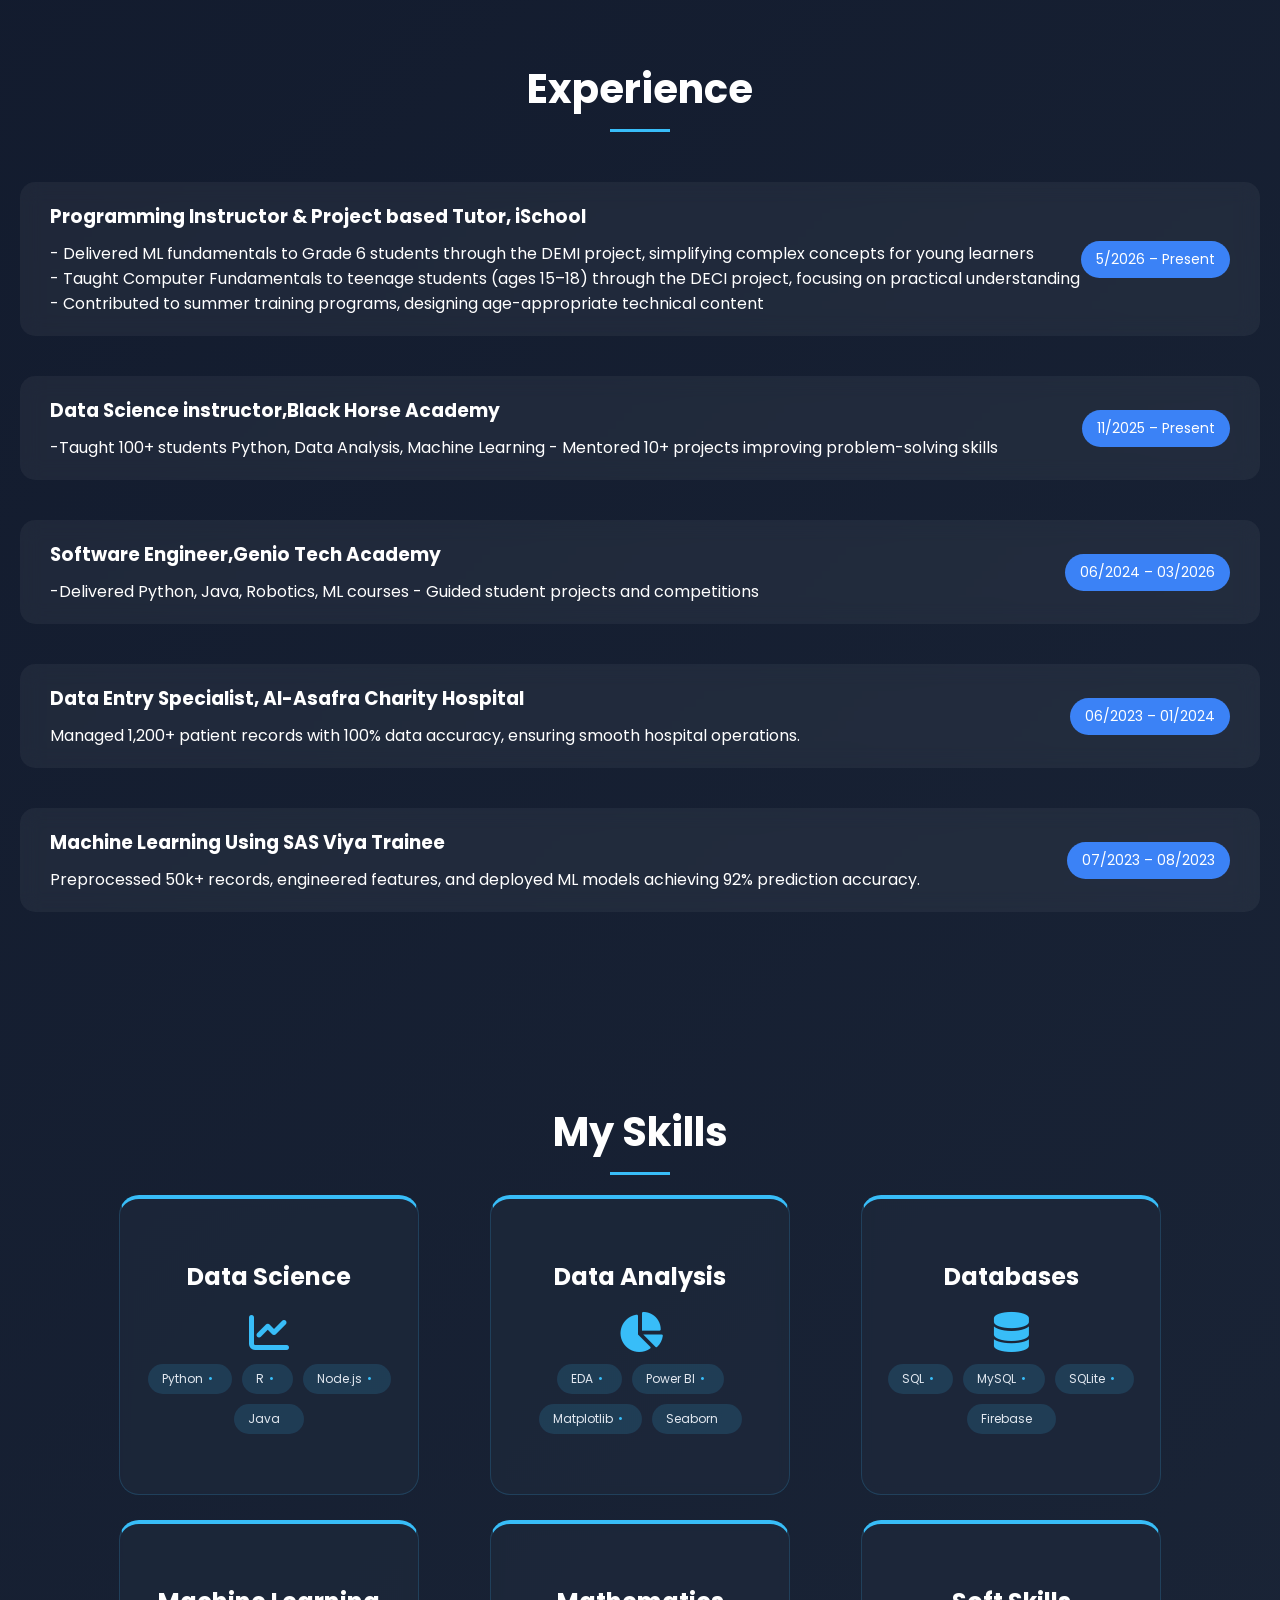
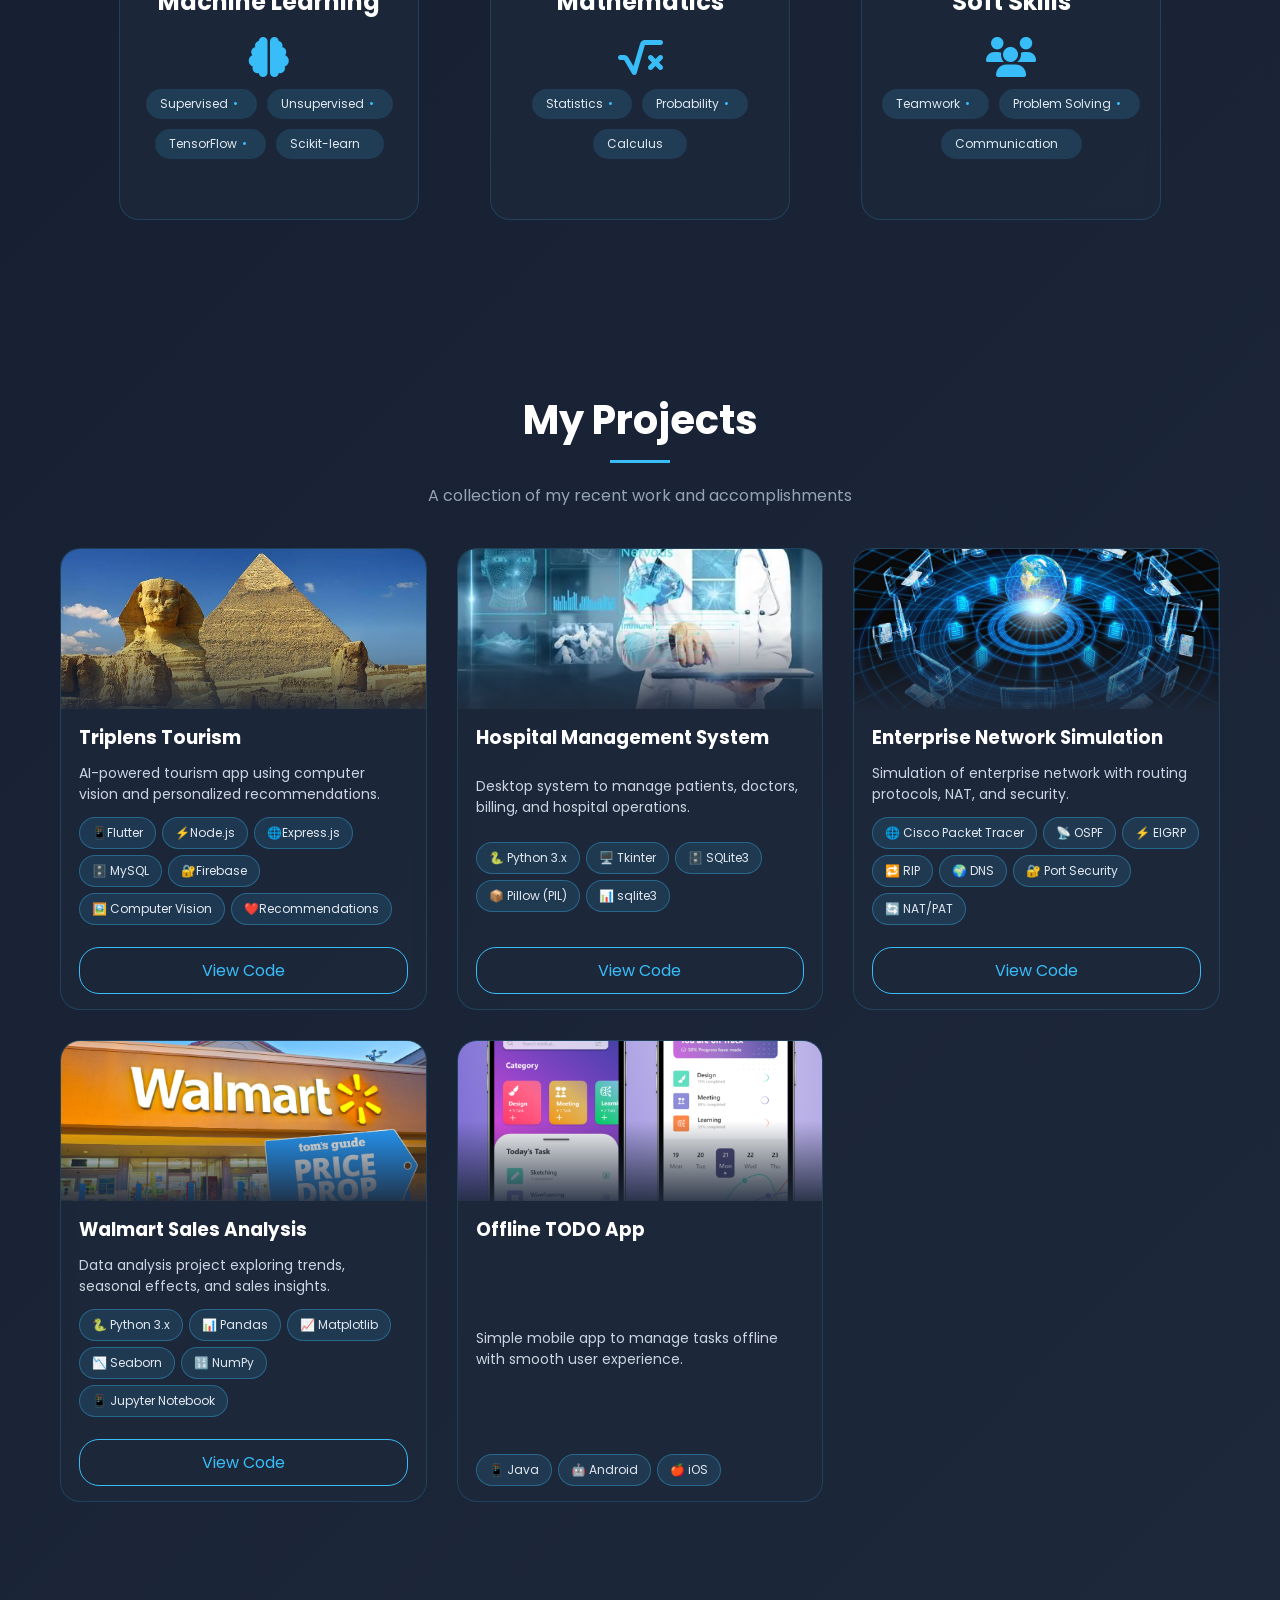
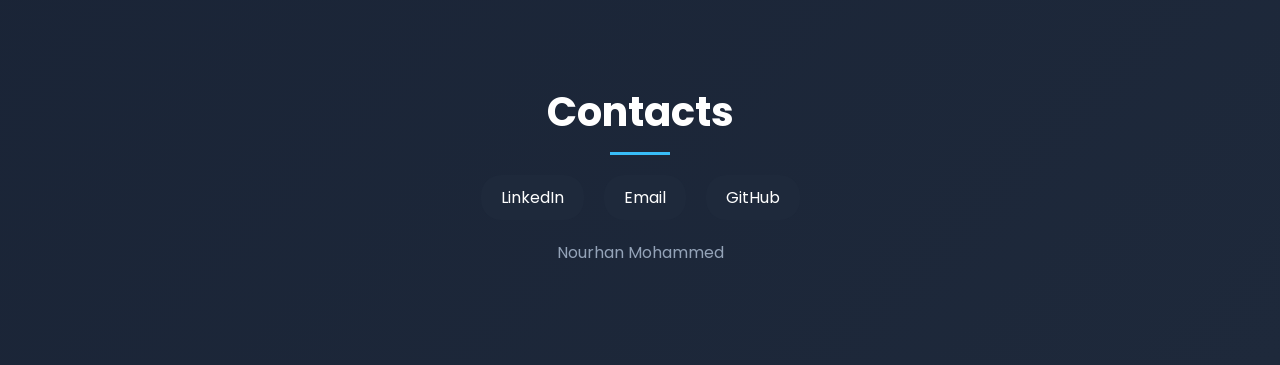
==== commit da4c681f: "Add files via upload" ====
--- a/index.html
+++ b/index.html
@@ -15,6 +15,9 @@
 </head>
 
 <body>
+
+<!-- Animated background -->
+<canvas id="bg-canvas"></canvas>
 
 <!-- Navbar -->
 <nav class="navbar">
@@ -153,7 +156,7 @@
 <!-- Skills Section -->
 <section class="skills-section" id="skills">
 
-  <h1 class="title">My Skills</h1>
+  <h2 class="section-title">My Skills</h2>
 
   <div class="cards-container">
 
@@ -258,7 +261,7 @@
 <!-- Projects Section -->
 <section class="projects" id="projects">
 
-  <h1 class="title">My Projects</h1>
+  <h2 class="section-title">My Projects</h2>
   <p class="subtitle">A collection of my recent work and accomplishments</p>
 
   <div class="cards">
--- a/style.css
+++ b/style.css
@@ -386,7 +386,7 @@
 
 /* ---------- Skills (from skills.css) ---------- */
 .skills-section {
-  background: #1e293b
+  background: #1e293b;
   color:#e2e8f0;
   padding-bottom: 80px;
 }
@@ -472,7 +472,7 @@
 .projects .title {
   text-align: center;
   font-size: 36px;
-  color: #e2e8f0;
+  color: #1f2a44;
   margin: 0 0 10px;
 }
 
@@ -490,7 +490,7 @@
 }
 
 .projects .card {
-  background: linear-gradient(135deg, #020617, #020617, #0a0f2c, #0f172a);;
+  background: #1e293b;
   border-radius: 20px;
   overflow: hidden;
   height: 420px;
@@ -511,12 +511,12 @@
   flex-direction: column;
   justify-content: space-between;
 }
-.card-body h3 { margin: 0; font-weight: bold; color: #000; }
+.card-body h3 { margin: 0; font-weight: bold; color: #555; }
 .card-body p { font-size: 14px; color: #555; }
 
 .tags { display: flex; flex-wrap: wrap; gap: 6px; }
 .tags span {
-  background: #0c0a54;
+  background: #1e293b;
   color: #fff;
   padding: 6px 12px;
   border-radius: 20px;
@@ -526,7 +526,7 @@
 .projects .card .btn {
   text-decoration: none;
   text-align: center;
-  background: linear-gradient(135deg, #020617, #020617, #0a0f2c, #0f172a);;
+  background: #1e293b;
   color: #fff;
   padding: 10px;
   border-radius: 20px;
@@ -552,7 +552,7 @@
   align-items: center;
   gap: 8px;
   padding: 8px 16px;
-  background: #0c0a54;
+  background:#1e293b;
   color: #fff;
   text-decoration: none;
   border-radius: 20px;
@@ -576,6 +576,8 @@
   .cards-container { grid-template-columns: 1fr; }
   .socials { flex-wrap: wrap; }
 }
+
+
 /* ---------- Profile photo (hero) ---------- */
 .hero {
   height: auto;
@@ -618,3 +620,90 @@
 @media (max-width: 900px) {
   .profile-photo { width: 140px; height: 140px; }
 }
+
+
+/* ============================================================
+   ANIMATED BACKGROUND + MATCHING SKILLS / PROJECTS
+   ============================================================ */
+#bg-canvas {
+  position: fixed;
+  inset: 0;
+  width: 100%;
+  height: 100%;
+  z-index: -1;
+  pointer-events: none;
+}
+
+/* let the animated background show through every section */
+.skills-section,
+.projects { background: transparent; }
+.skills-section { padding-top: 90px; }
+
+/* ---------- Skills cards ---------- */
+.skill-card:nth-child(n) {
+  background: rgba(30, 41, 59, 0.75);
+  border: 1px solid rgba(56, 189, 248, 0.18);
+  border-top: 4px solid #38bdf8;
+  backdrop-filter: blur(6px);
+}
+.skill-card:hover { box-shadow: 0 0 28px rgba(56, 189, 248, 0.4); }
+.card-middle i { color: #38bdf8; }
+.tool { background: rgba(56, 189, 248, 0.15); color: #e2e8f0; }
+.tool:hover { background: rgba(56, 189, 248, 0.32); }
+.tool::after { color: #38bdf8; }
+
+/* ---------- Projects ---------- */
+.projects, .projects * { font-family: 'Poppins', sans-serif; }
+.projects .subtitle { color: #94a3b8; margin-bottom: 40px; }
+
+.projects .card {
+  height: auto;
+  min-height: 430px;
+  background: rgba(30, 41, 59, 0.75);
+  border: 1px solid rgba(56, 189, 248, 0.18);
+  backdrop-filter: blur(6px);
+  transition: 0.3s;
+}
+.projects .card:hover {
+  transform: translateY(-10px);
+  border-color: #38bdf8;
+  box-shadow: 0 0 28px rgba(56, 189, 248, 0.35);
+}
+.card-img { height: 160px; flex: none; position: relative; }
+.card-img::after {            /* fade the image into the card */
+  content: "";
+  position: absolute;
+  inset: 0;
+  background: linear-gradient(to bottom, transparent 50%, rgba(30, 41, 59, 0.9));
+}
+.card-body { height: auto; flex: 1; gap: 12px; }
+.card-body h3 { color: #ffffff; font-size: 1.15rem; }
+.card-body p { color: #cbd5e1; }
+
+.tags span {
+  background: rgba(56, 189, 248, 0.12);
+  border: 1px solid rgba(56, 189, 248, 0.35);
+  color: #e2e8f0;
+}
+
+.projects .card .btn {
+  background: transparent;
+  border: 1.5px solid #38bdf8;
+  color: #38bdf8;
+  transition: 0.3s;
+}
+.projects .card .btn:hover {
+  background: #38bdf8;
+  color: #0f172a;
+}
+
+.github-link a {
+  background: rgba(30, 41, 59, 0.75);
+  border: 1px solid rgba(56, 189, 248, 0.4);
+}
+.github-link a:hover { background: #38bdf8; color: #0f172a; }
+
+/* center the section titles like the rest of the site */
+.skills-section, .projects { text-align: center; }
+.skills-section .section-title, .projects .section-title { color: #fff; }
+.projects .card { text-align: left; }
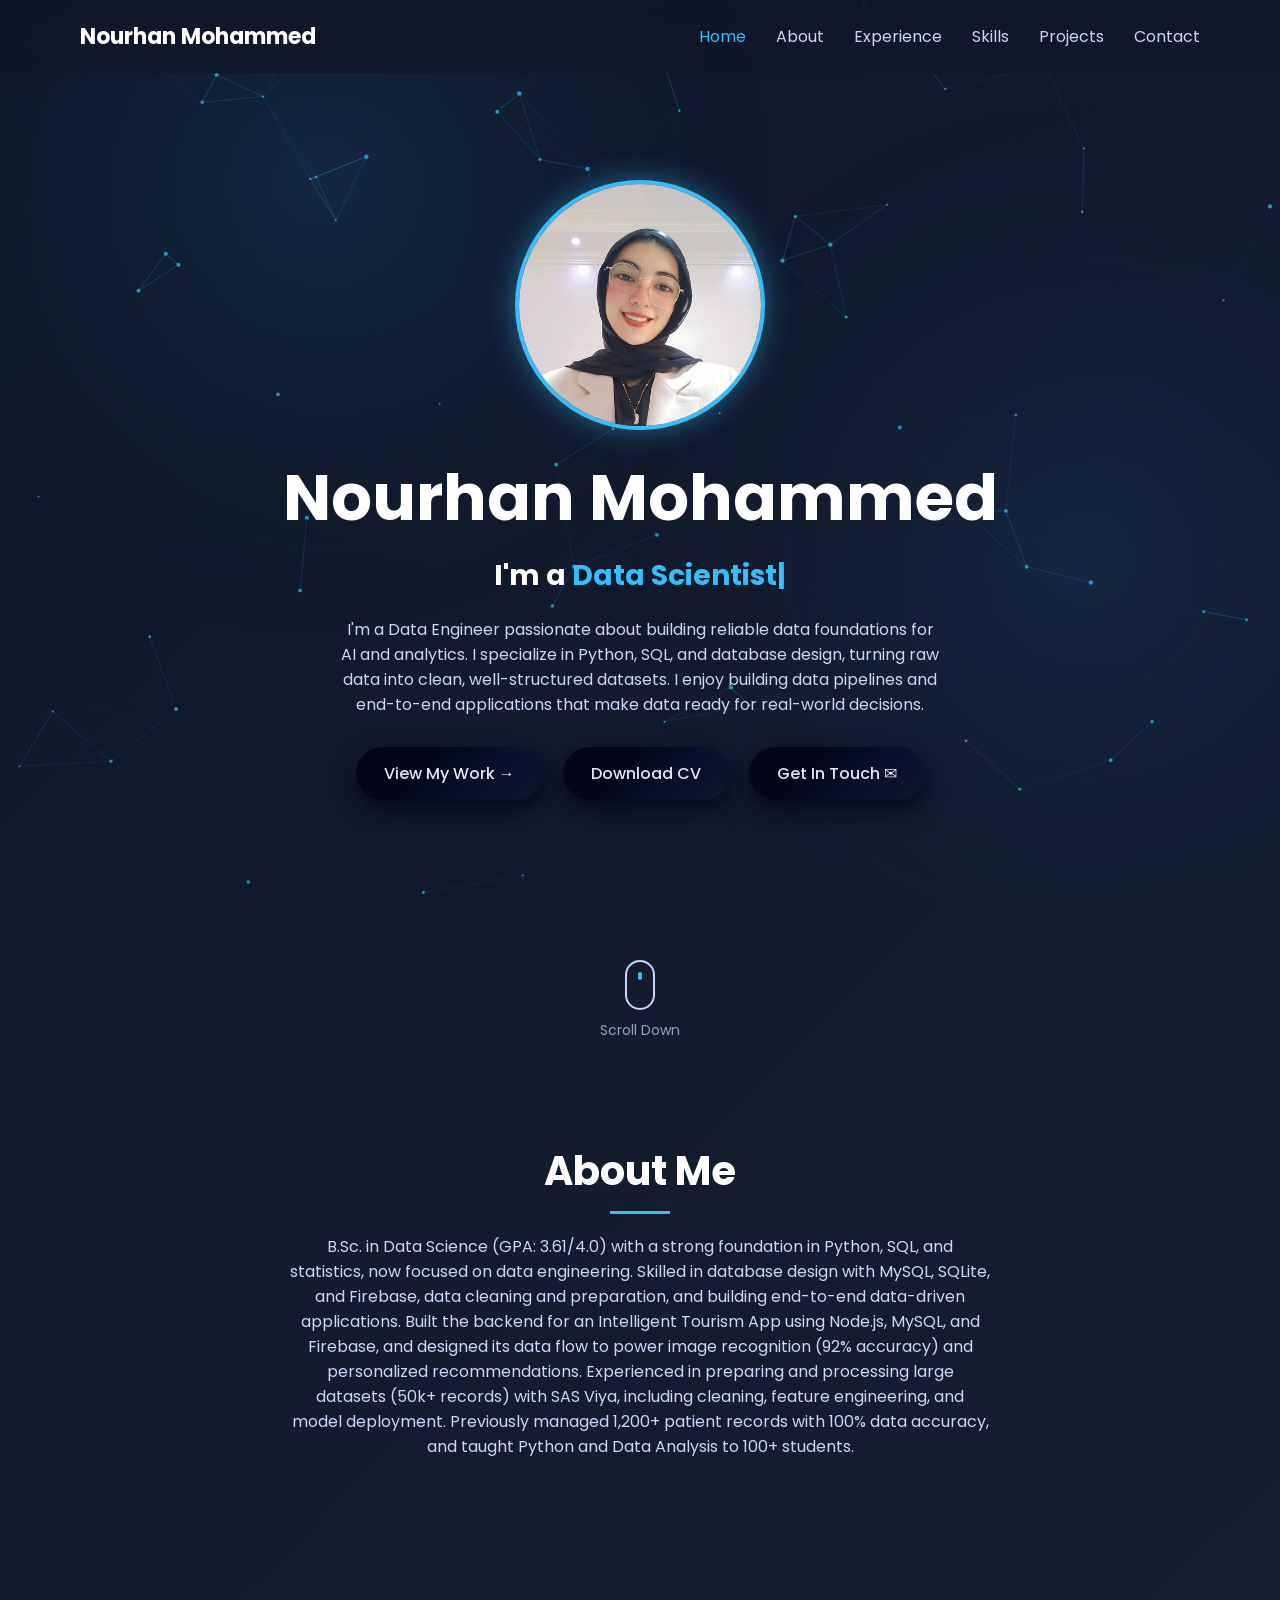
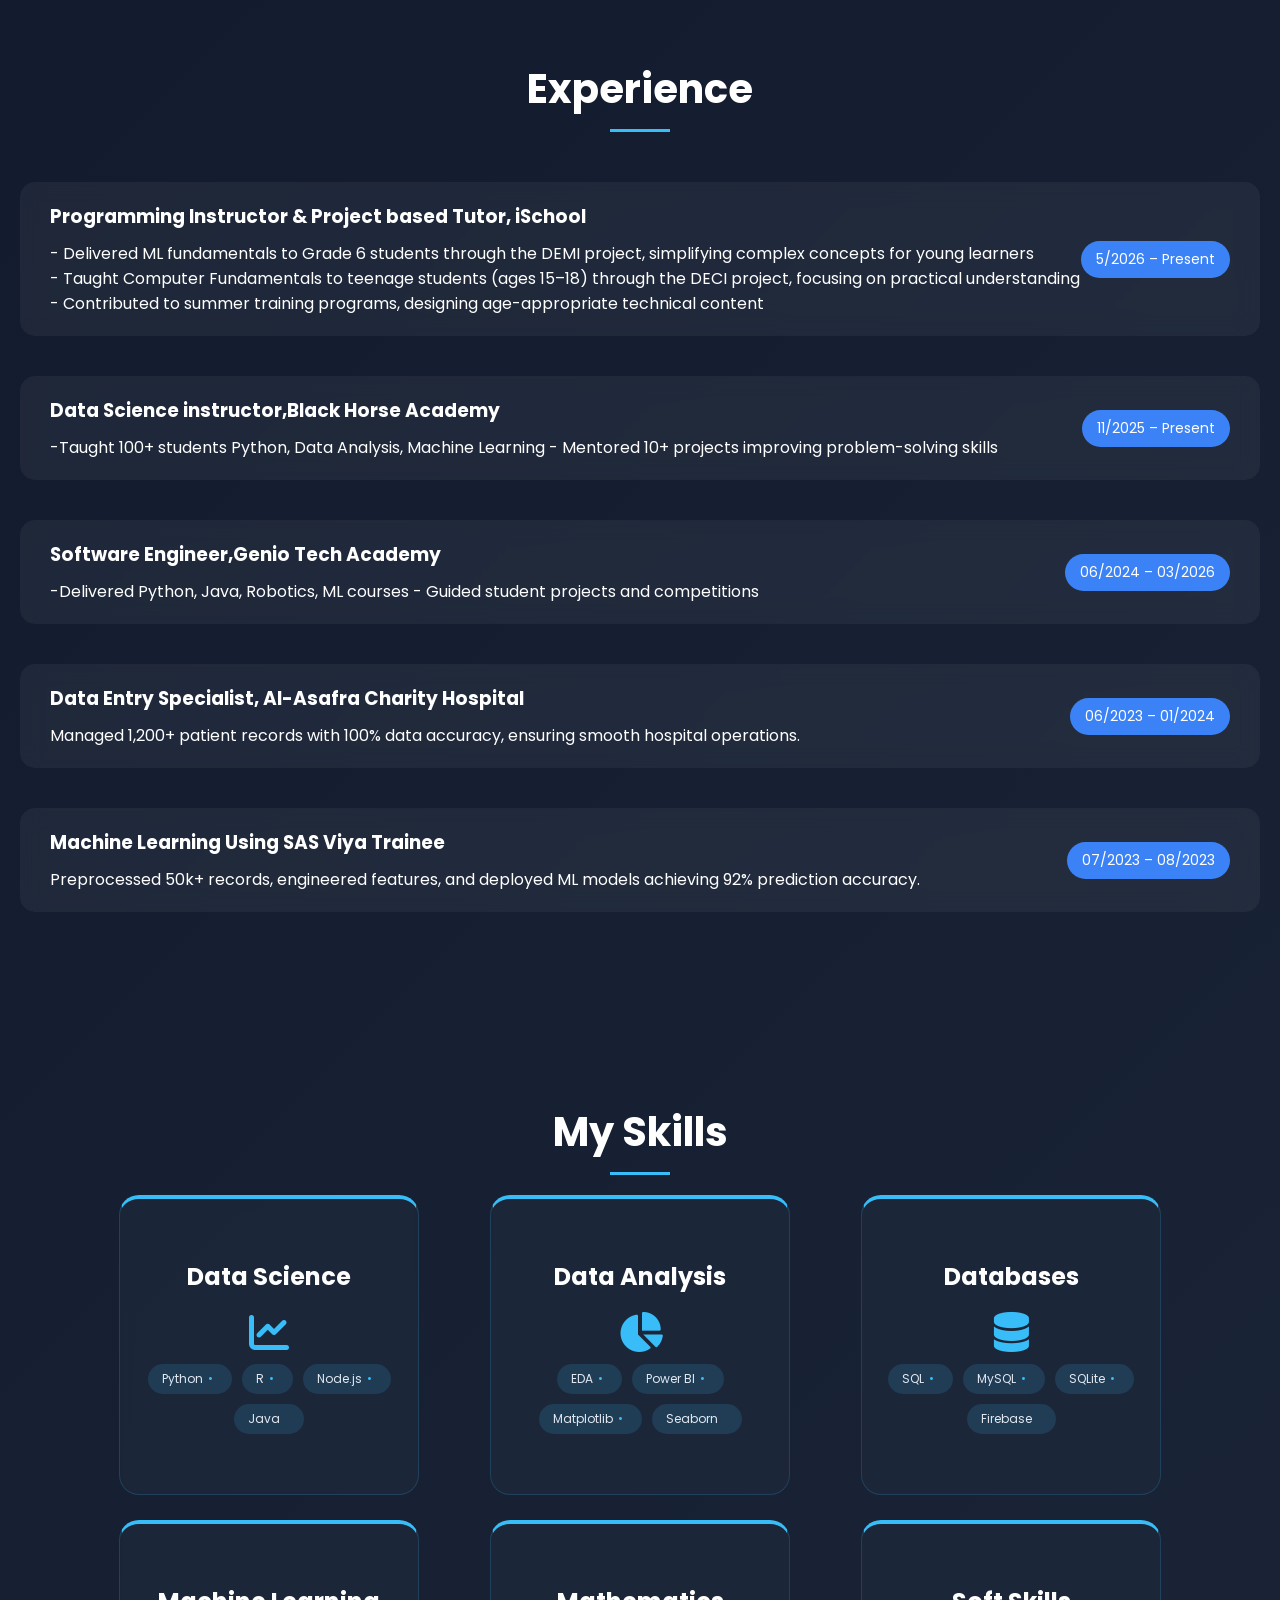
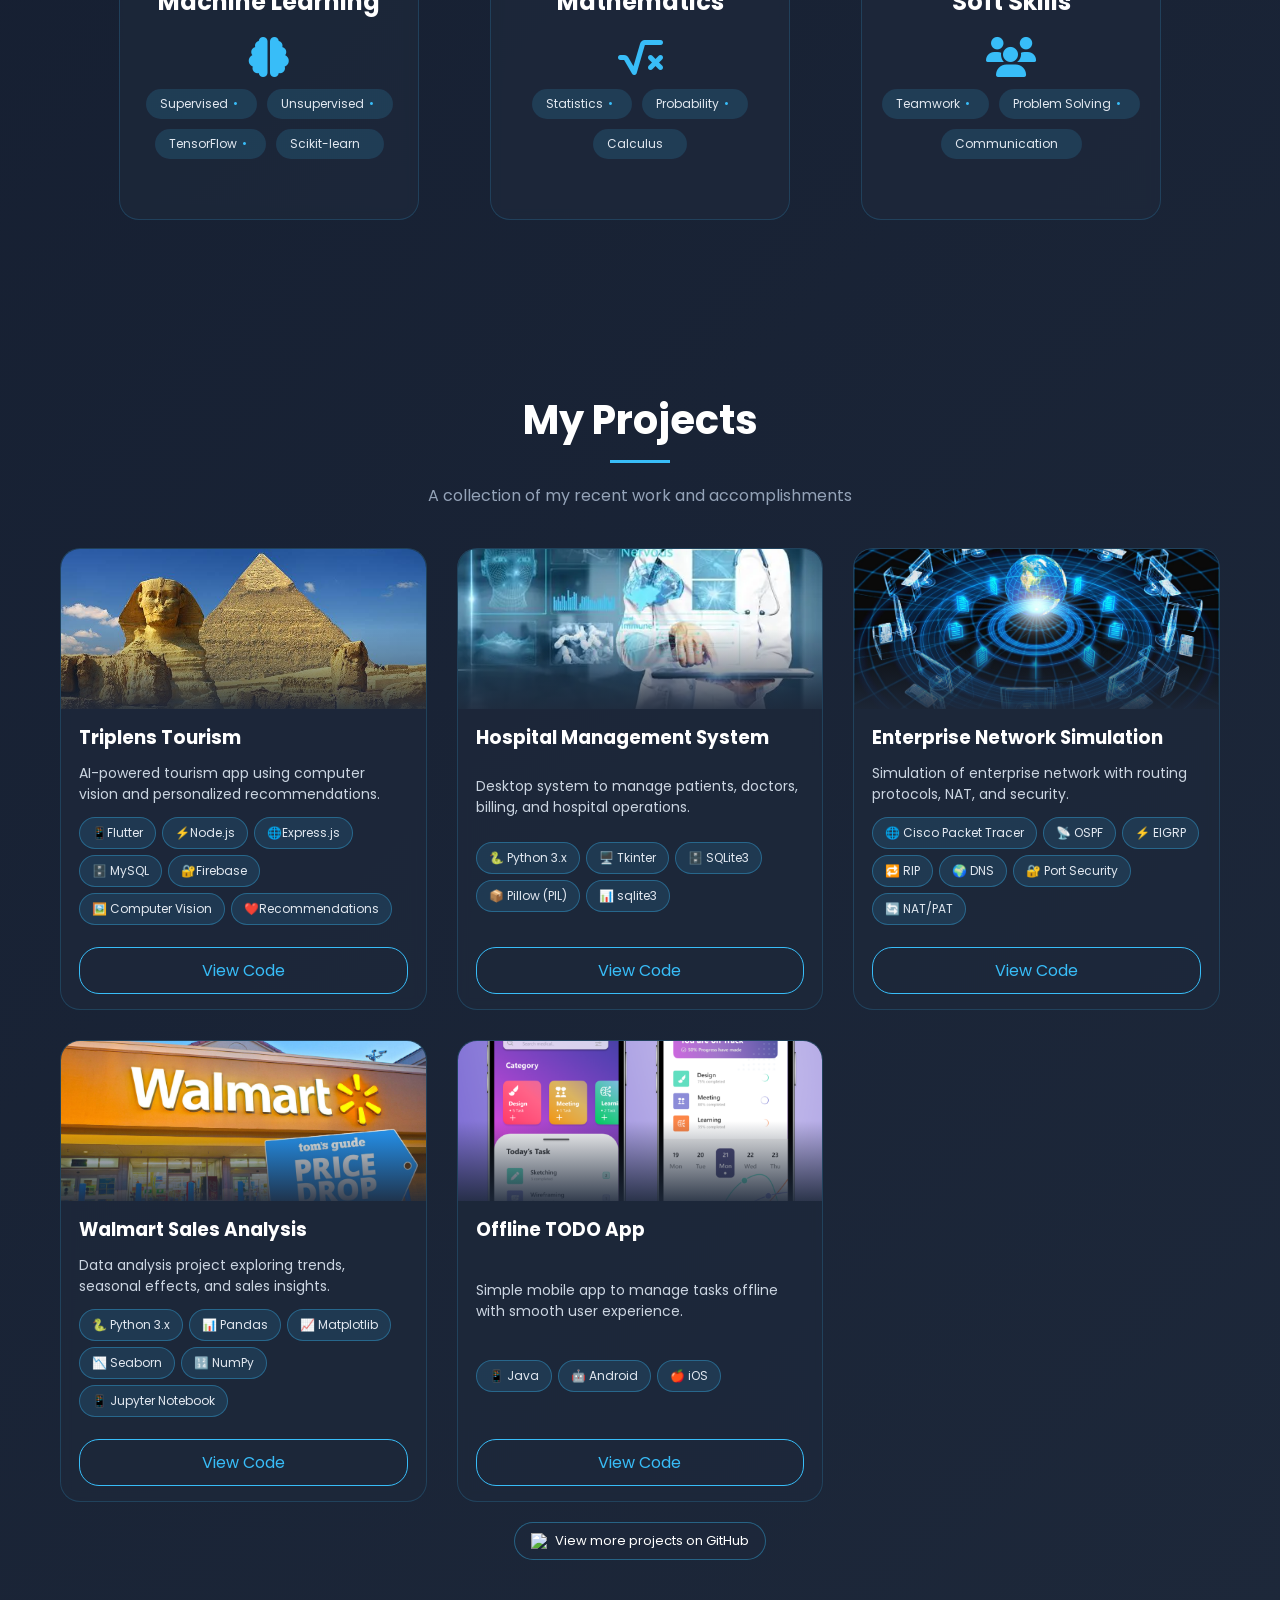
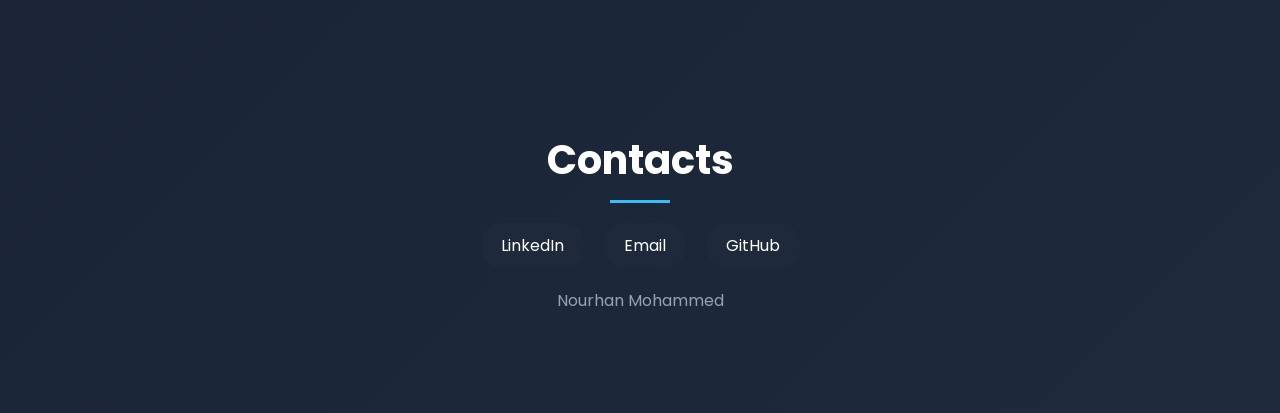
==== commit ae36e484: "Add GitHub links to index.html Added GitHub links to view code and more projects." ====
--- a/index.html
+++ b/index.html
@@ -386,15 +386,22 @@
 
         </div>
 
-        
-      </div>
-    </div>
-
+        <a href="https://github.com/Nourhanmohamed12" target="_blank" class="btn">
+          View Code
+        </a>
+      </div>     
+    </div>        
+
+  </div>          
+
+  <div class="github-link">
+    <a href="https://github.com/Nourhanmohamed12" target="_blank">
+      <img src="https://cdn-icons-png.flaticon.com/512/25/25231.png" alt="GitHub">
+      View more projects on GitHub
+    </a>
   </div>
 
-  
-</section>
-
+</section>
 <!-- Contact Section -->
 <section class="contact section" id="contact">
   <h2 class="section-title">Contacts</h2>
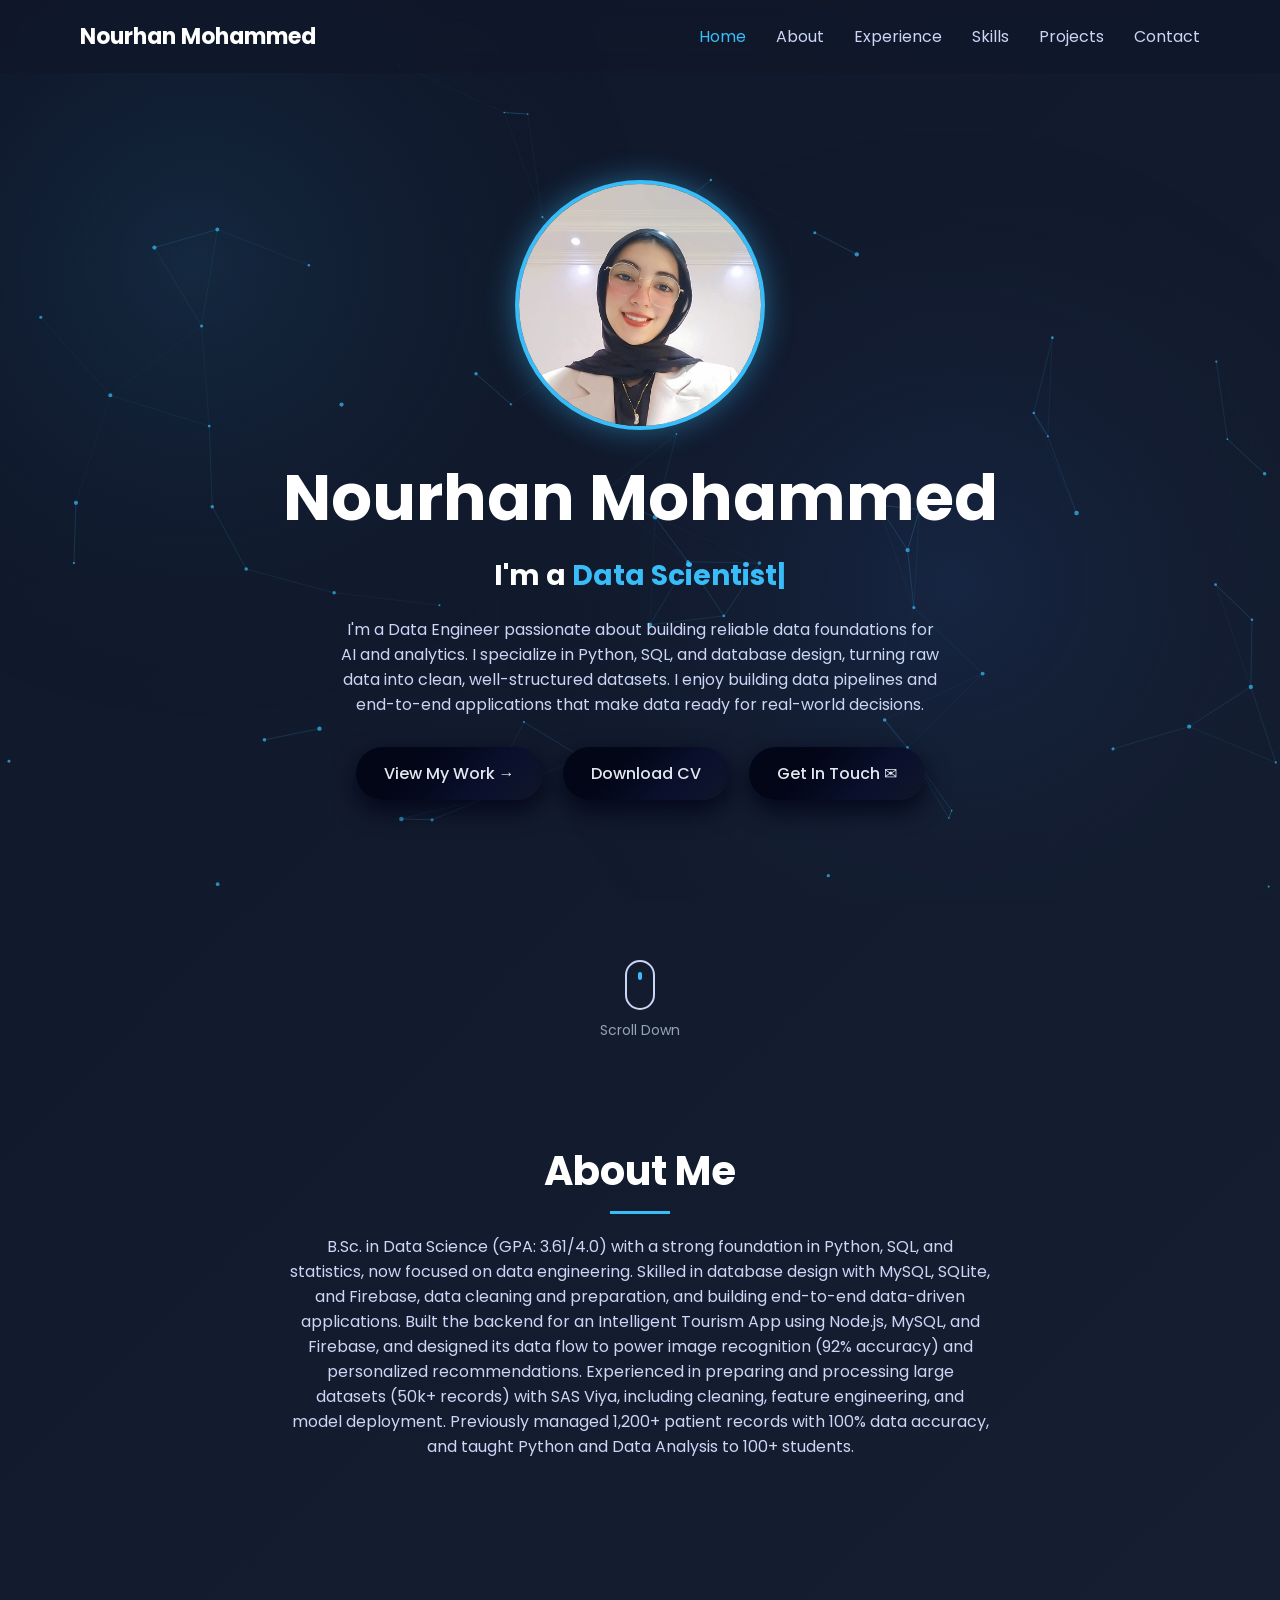
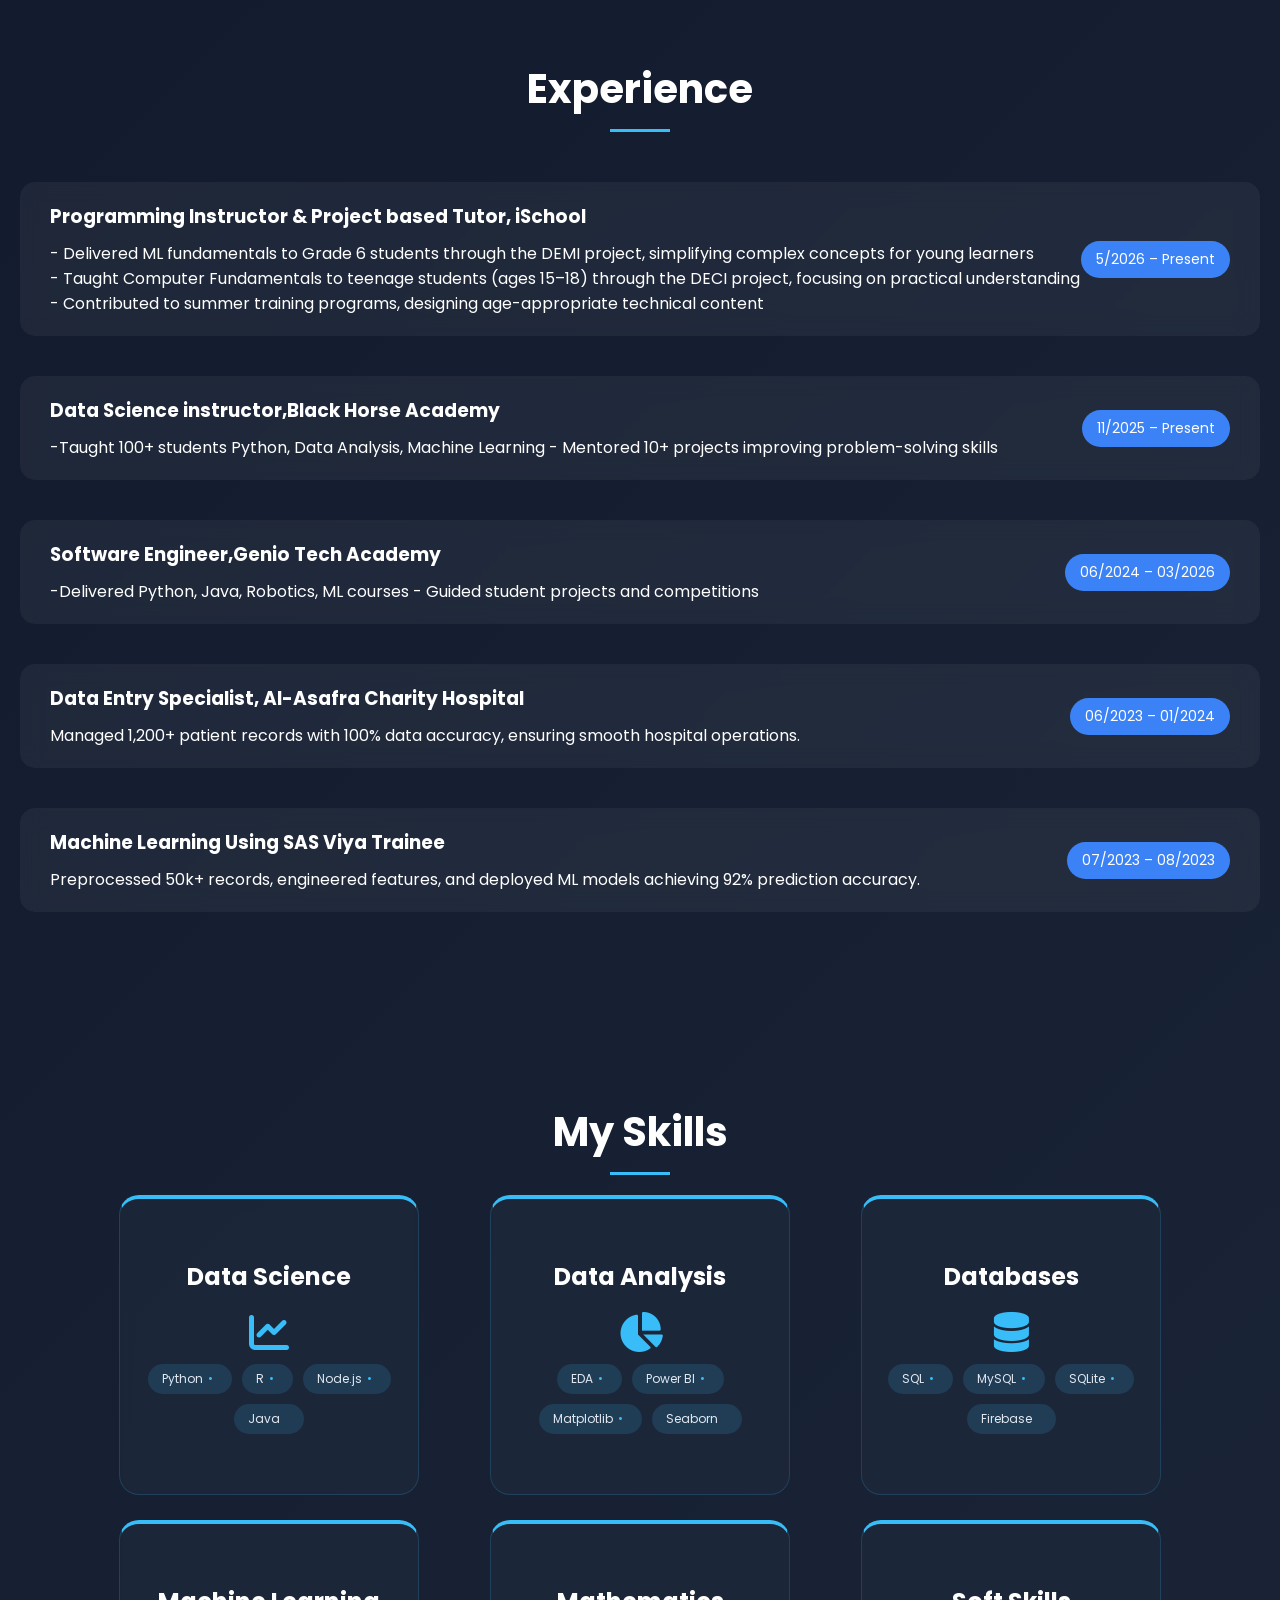
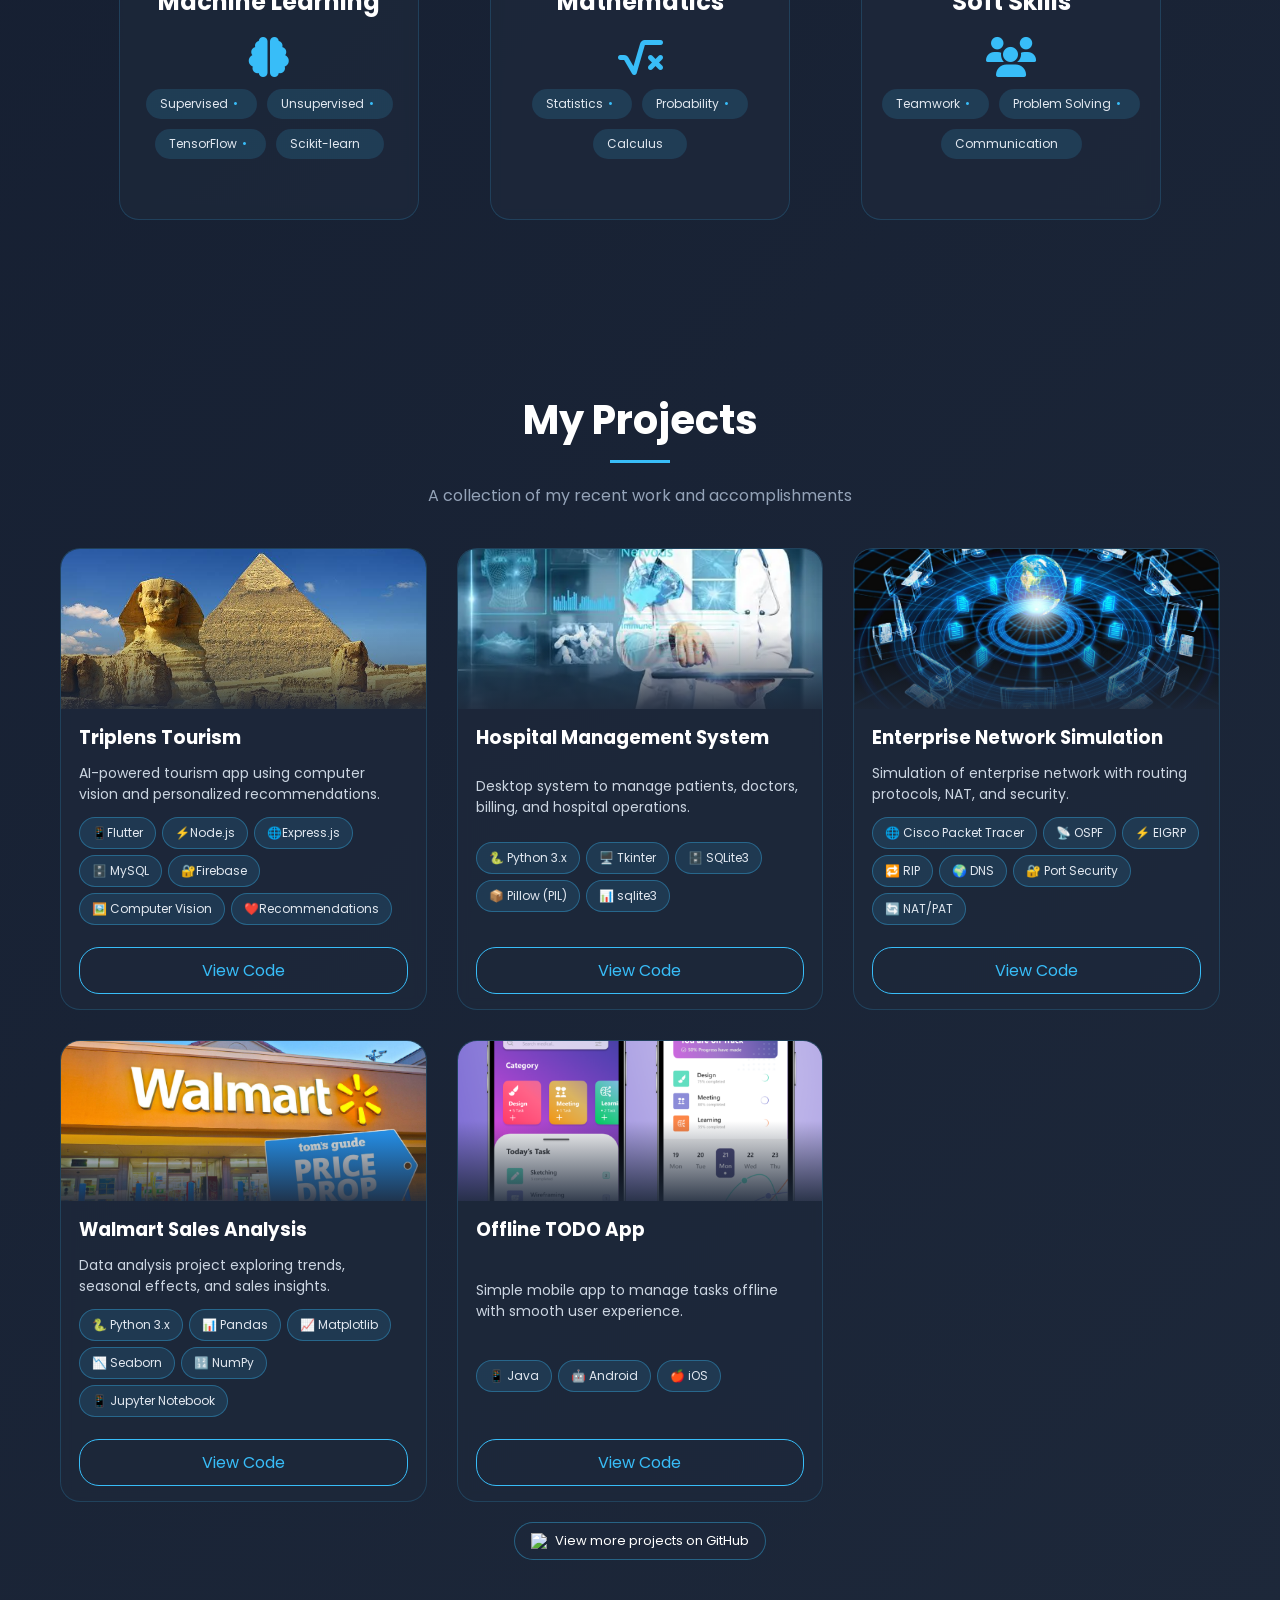
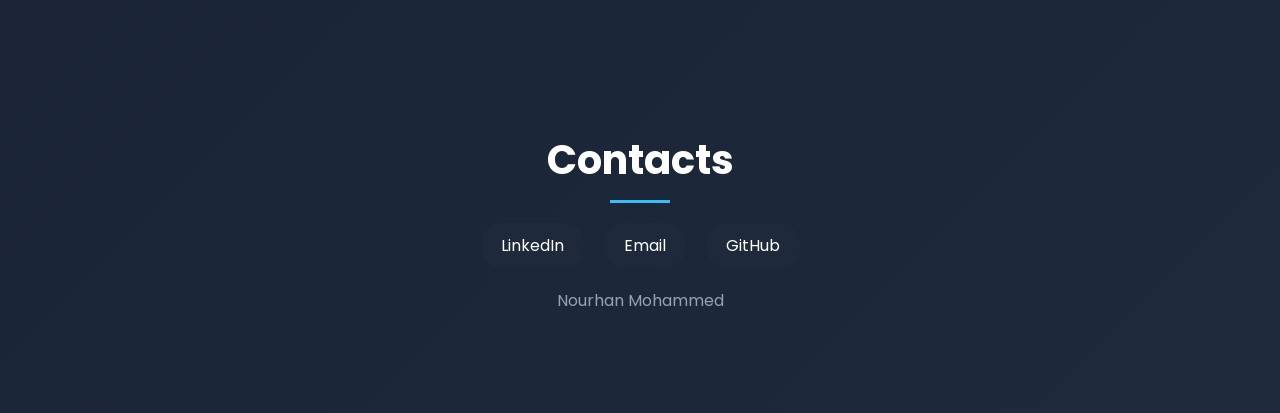
==== commit cfa424cf: "Update CV download link in index.html" ====
--- a/index.html
+++ b/index.html
@@ -60,7 +60,7 @@
     <div class="buttons fade-in delay2">
   <a href="#projects" class="btn primary">View My Work →</a>
 
-  <a href="https://drive.google.com/file/d/10iT1-ZYjP4DF8wKiby_Rd-OLEwiFCWt2/view?usp=sharing" download class="btn secondary">
+  <a href="https://drive.google.com/file/d/1ZJRYr5fMJlHMvgK8dMwdQdmCWC3lPsMI/view?usp=sharing" download class="btn secondary">
     Download CV
   </a>
   <a href="https://mail.google.com/mail/?view=cm&to=nourhanmohammed1282003@gmail.com" class="btn secondary">
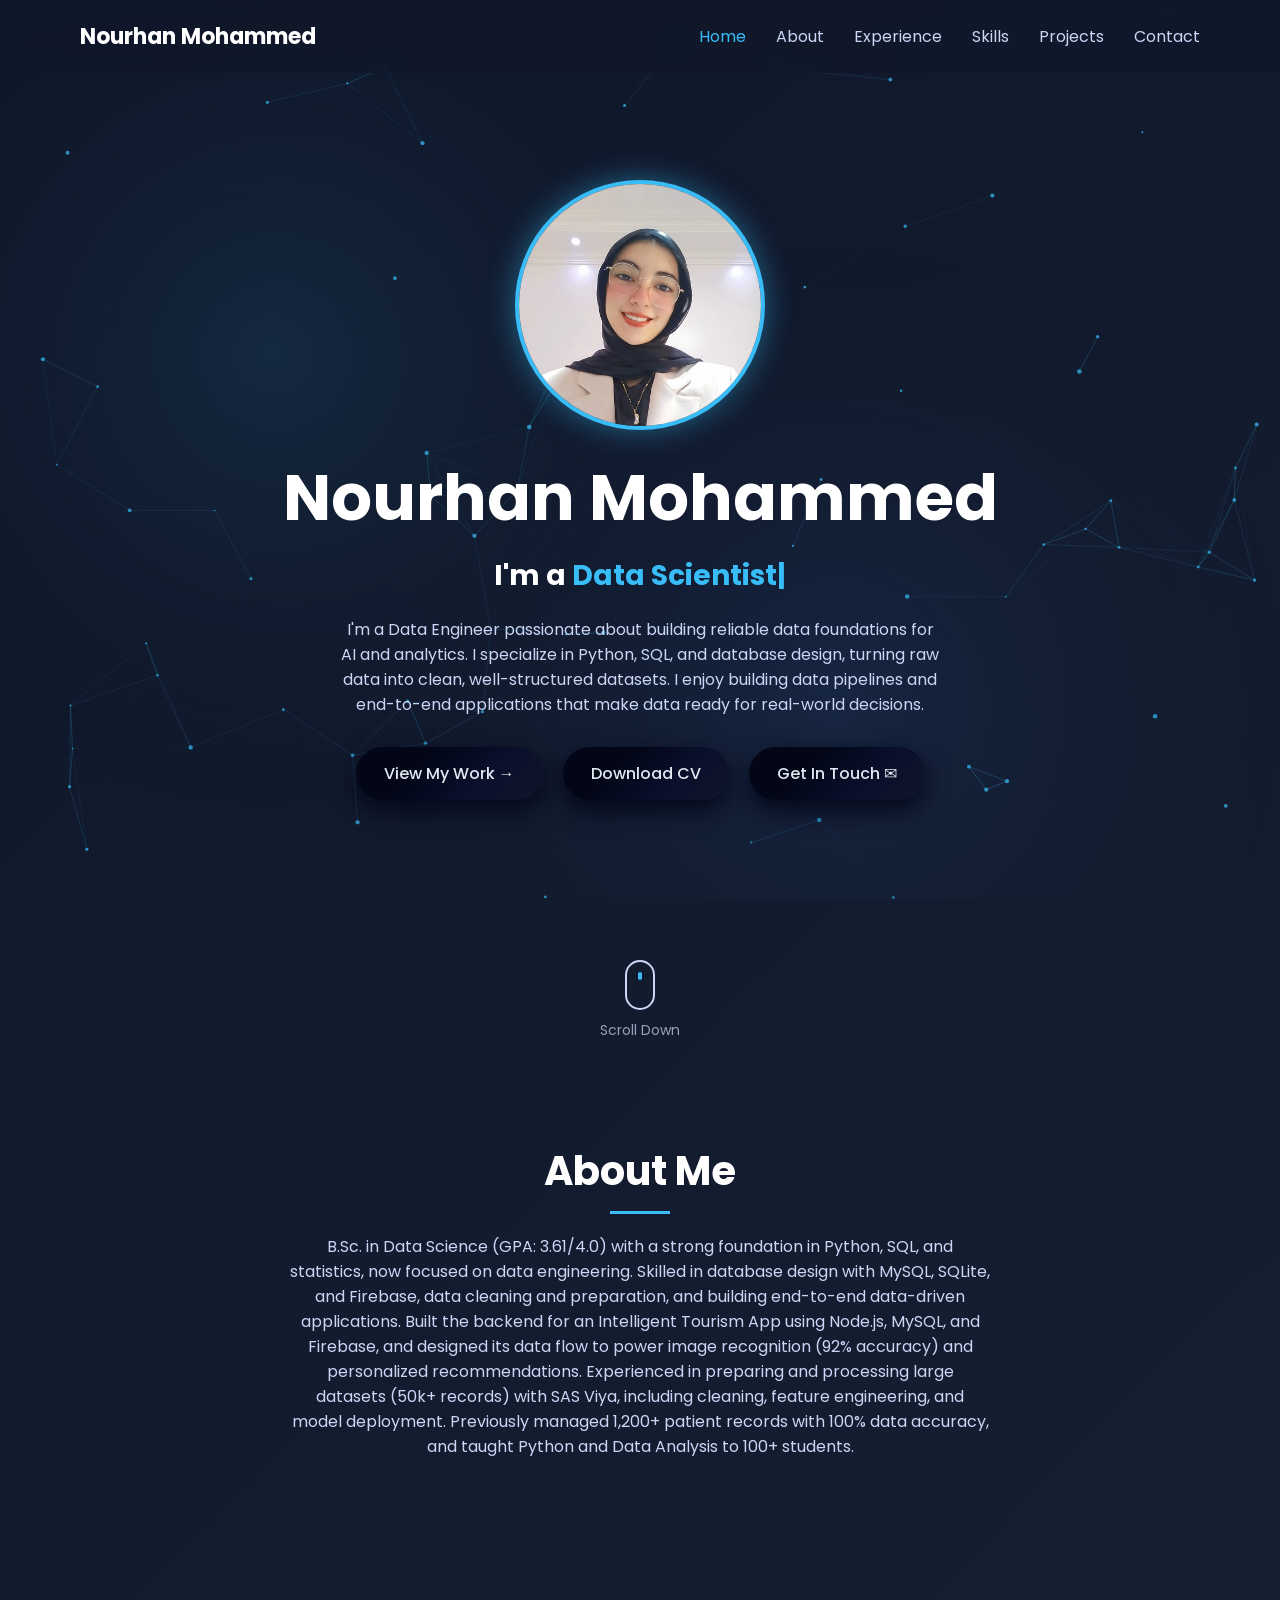
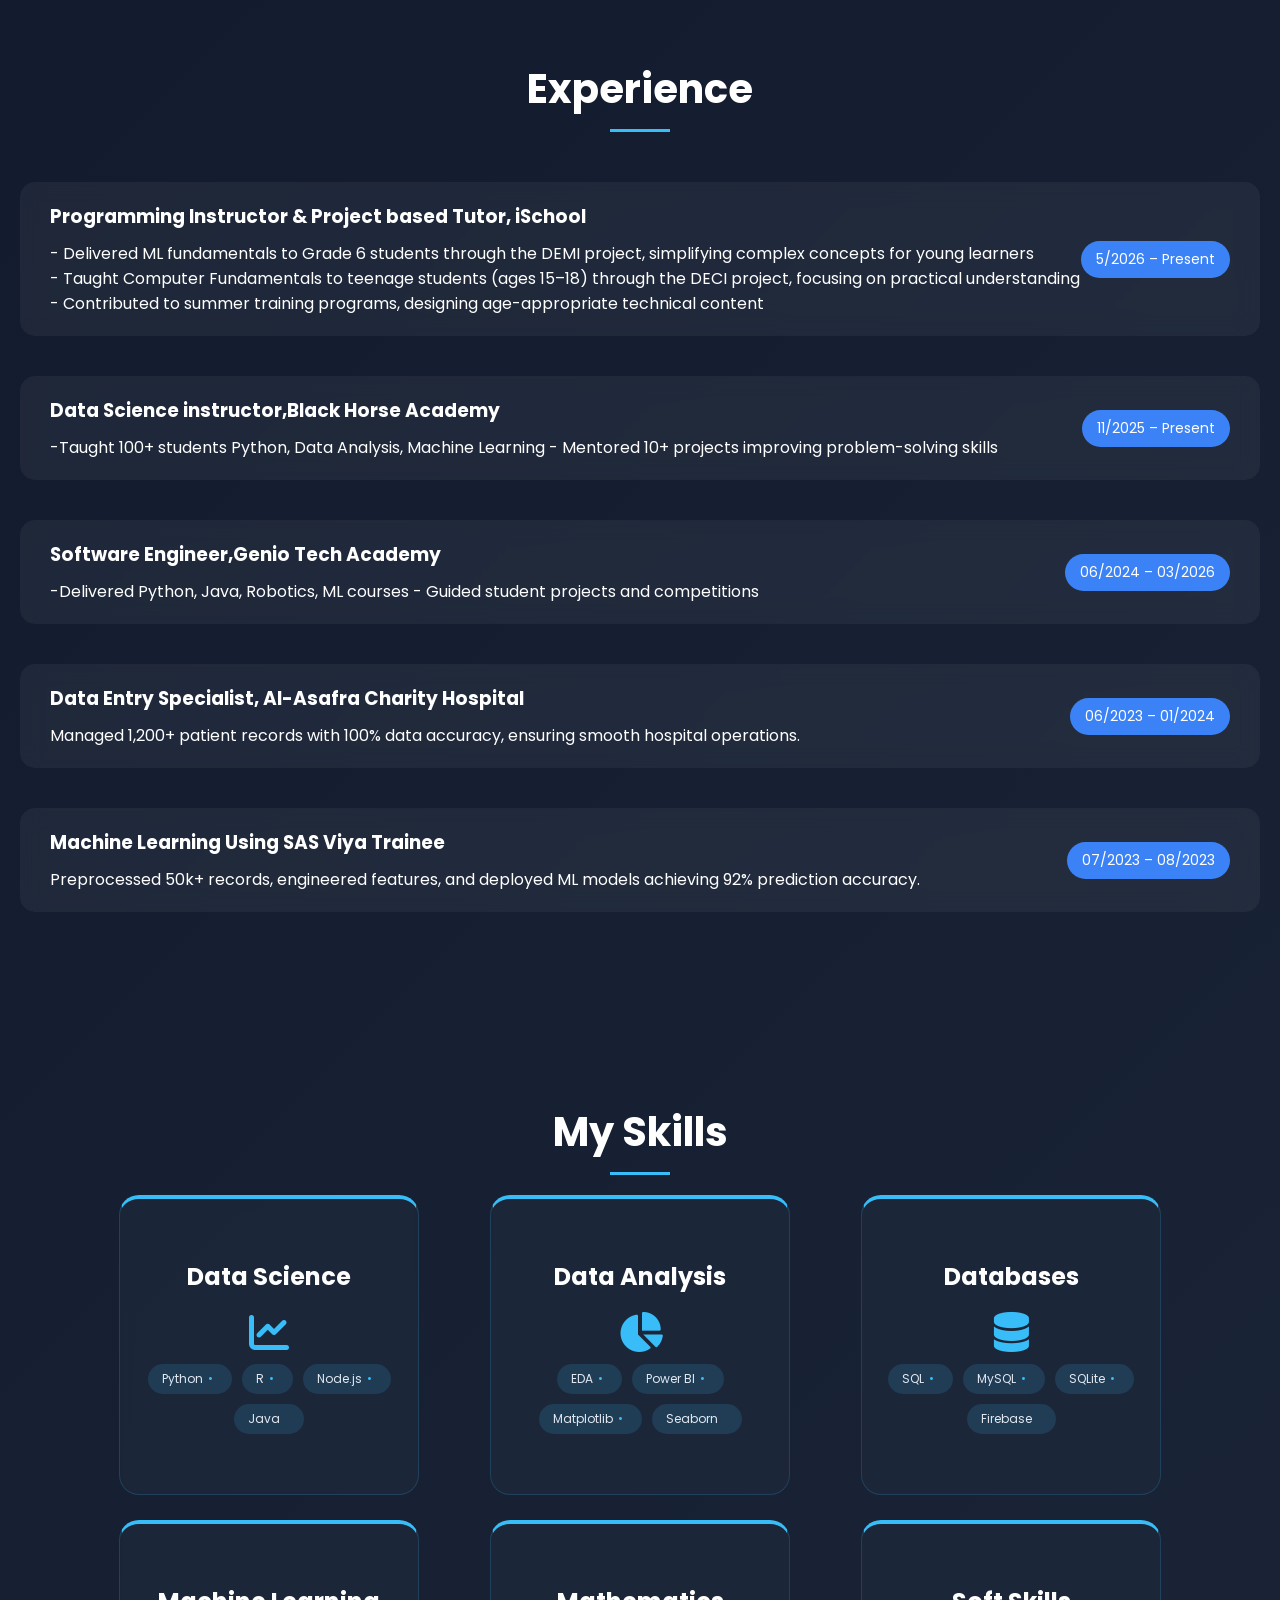
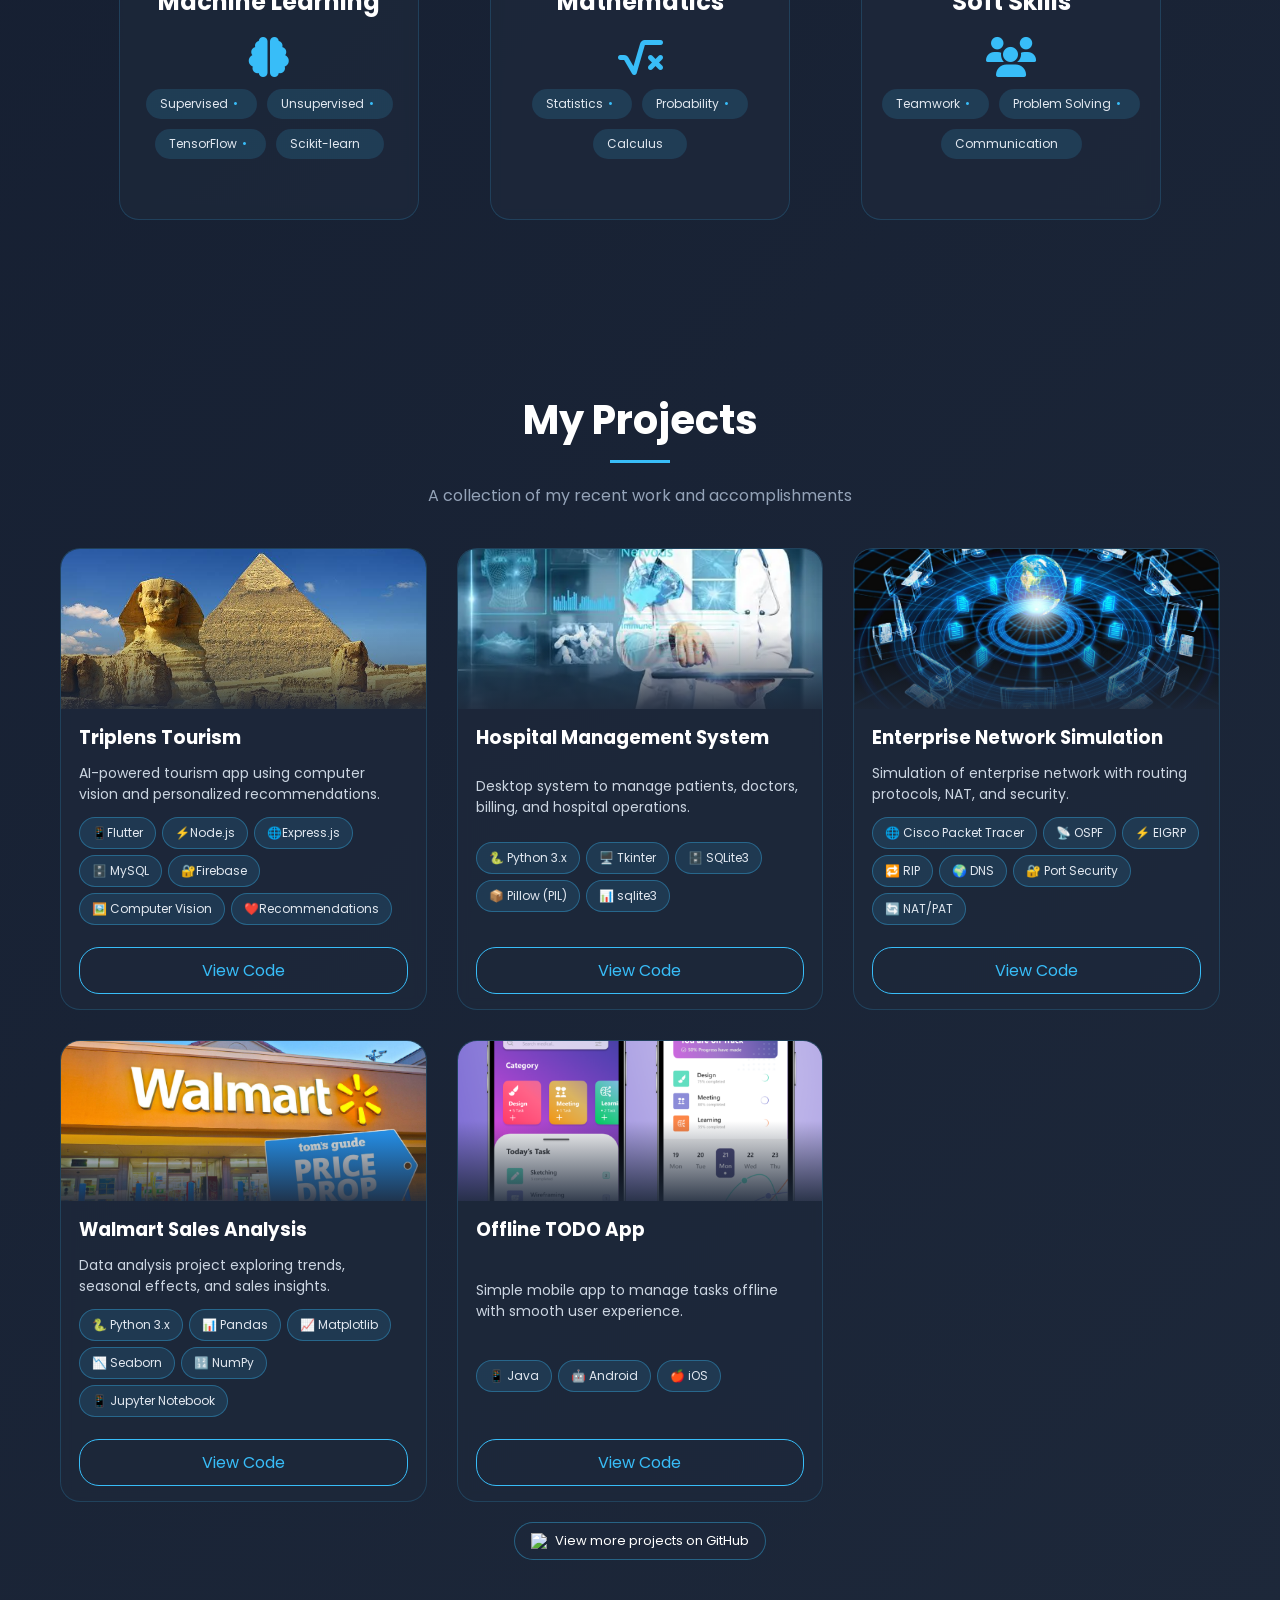
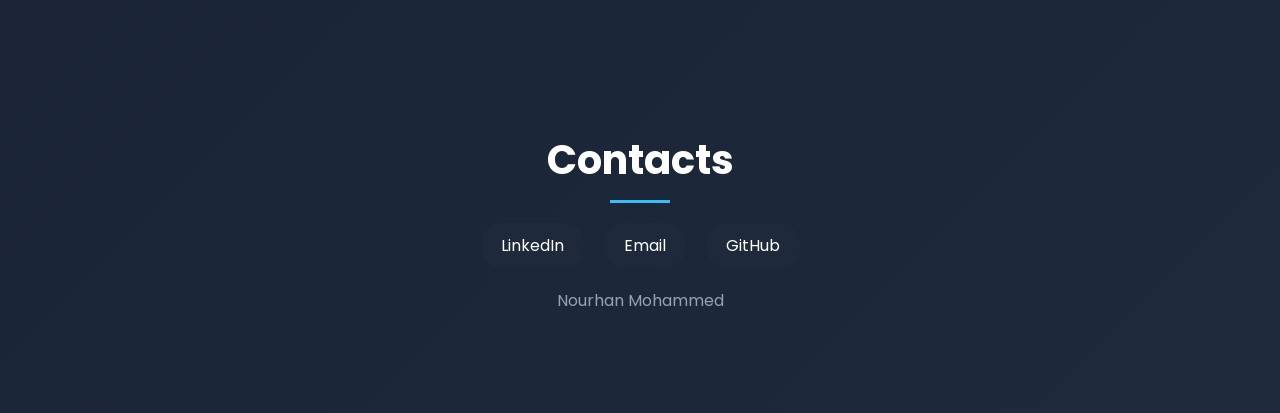
==== commit 6e59d753: "Update email address in contact links" ====
--- a/index.html
+++ b/index.html
@@ -63,7 +63,7 @@
   <a href="https://drive.google.com/file/d/1ZJRYr5fMJlHMvgK8dMwdQdmCWC3lPsMI/view?usp=sharing" download class="btn secondary">
     Download CV
   </a>
-  <a href="https://mail.google.com/mail/?view=cm&to=nourhanmohammed1282003@gmail.com" class="btn secondary">
+  <a href="https://mail.google.com/mail/?view=cm&to=nourhanmohammed1282@gmail.com" class="btn secondary">
   Get In Touch ✉</a>
 </div>
   
@@ -408,7 +408,7 @@
 
   <div class="socials">
     <a href="https://www.linkedin.com/in/nour-mohammed-614753278?lipi=urn%3Ali%3Apage%3Ad_flagship3_profile_view_base_contact_details%3BgusIlUYPQgm3rlsbdNnzMg%3D%3D" target="_blank">LinkedIn</a>
-    <a href="mailto:nourhanmohammed1282003@gmail.com">Email</a>
+    <a href="mailto:nourhanmohammed1282@gmail.com">Email</a>
     <a href="https://github.com/Nourhanmohamed12" target="_blank">GitHub</a>
   </div>
 
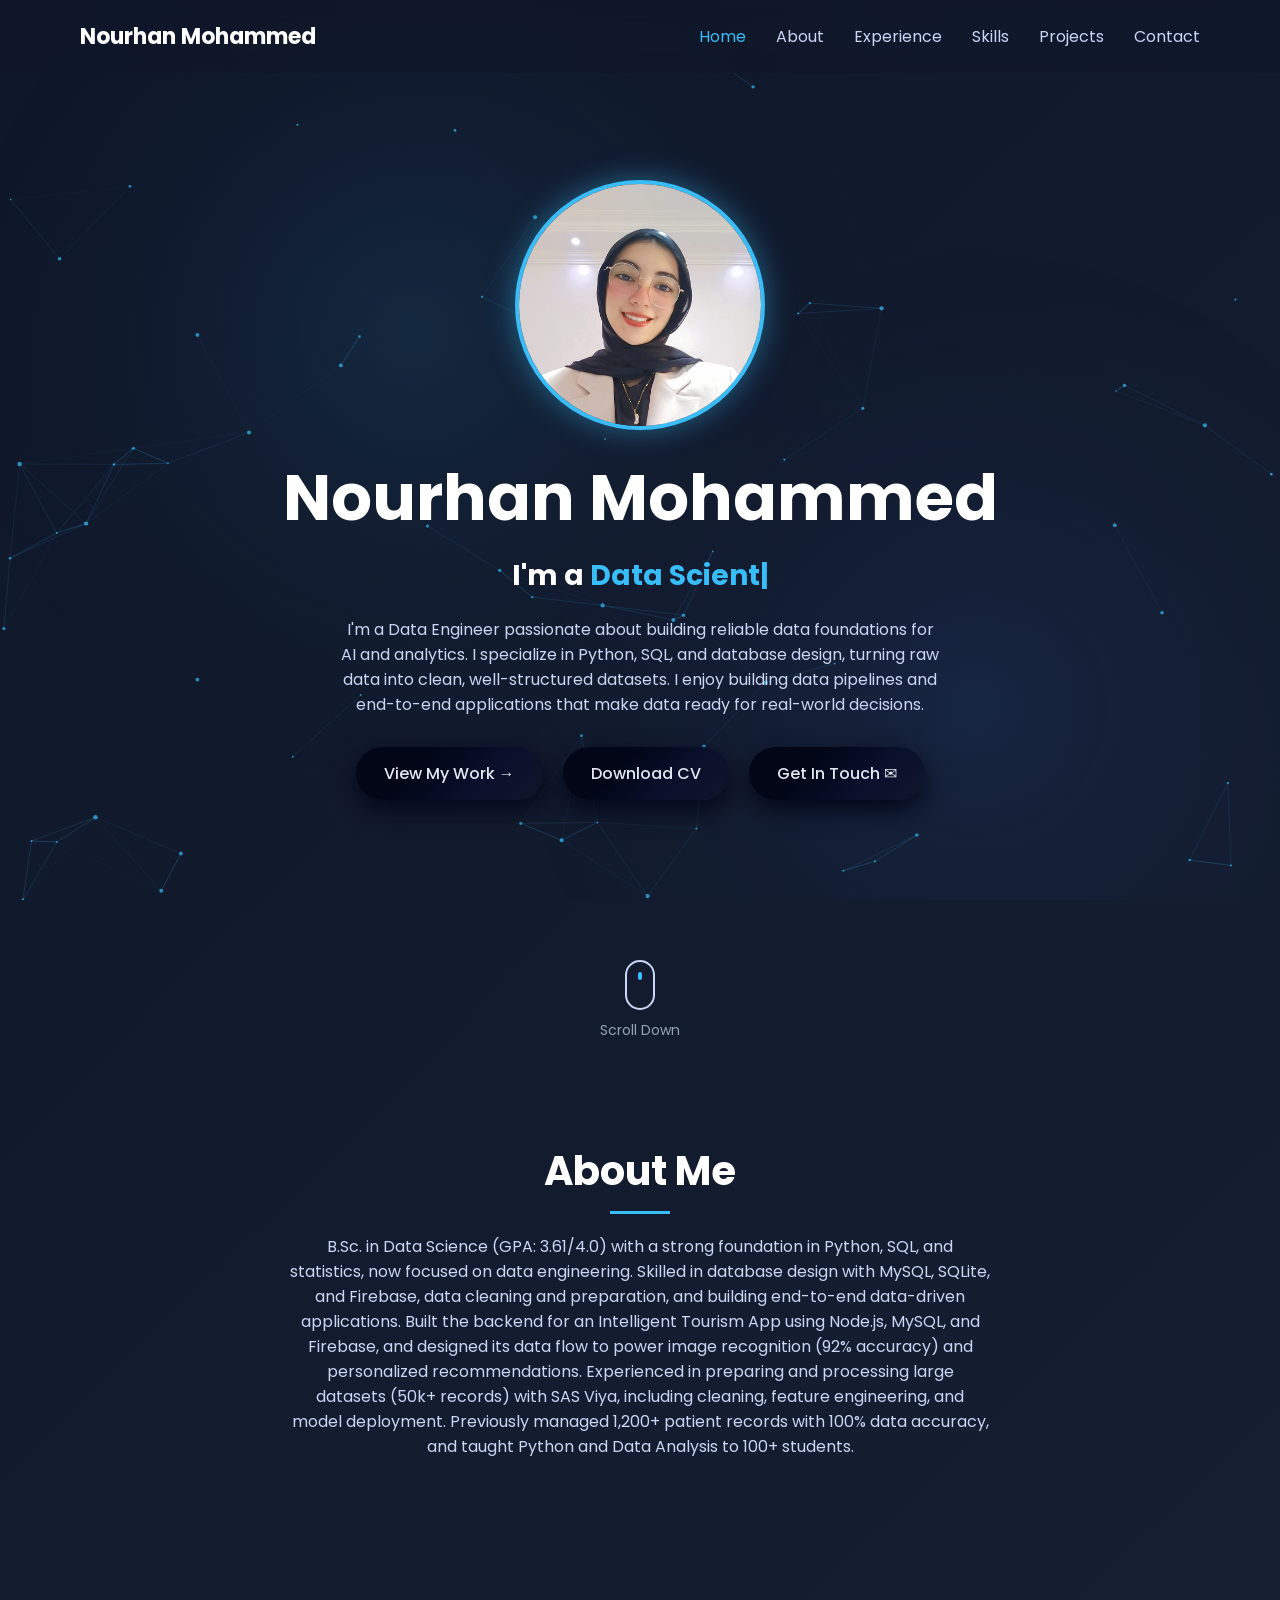
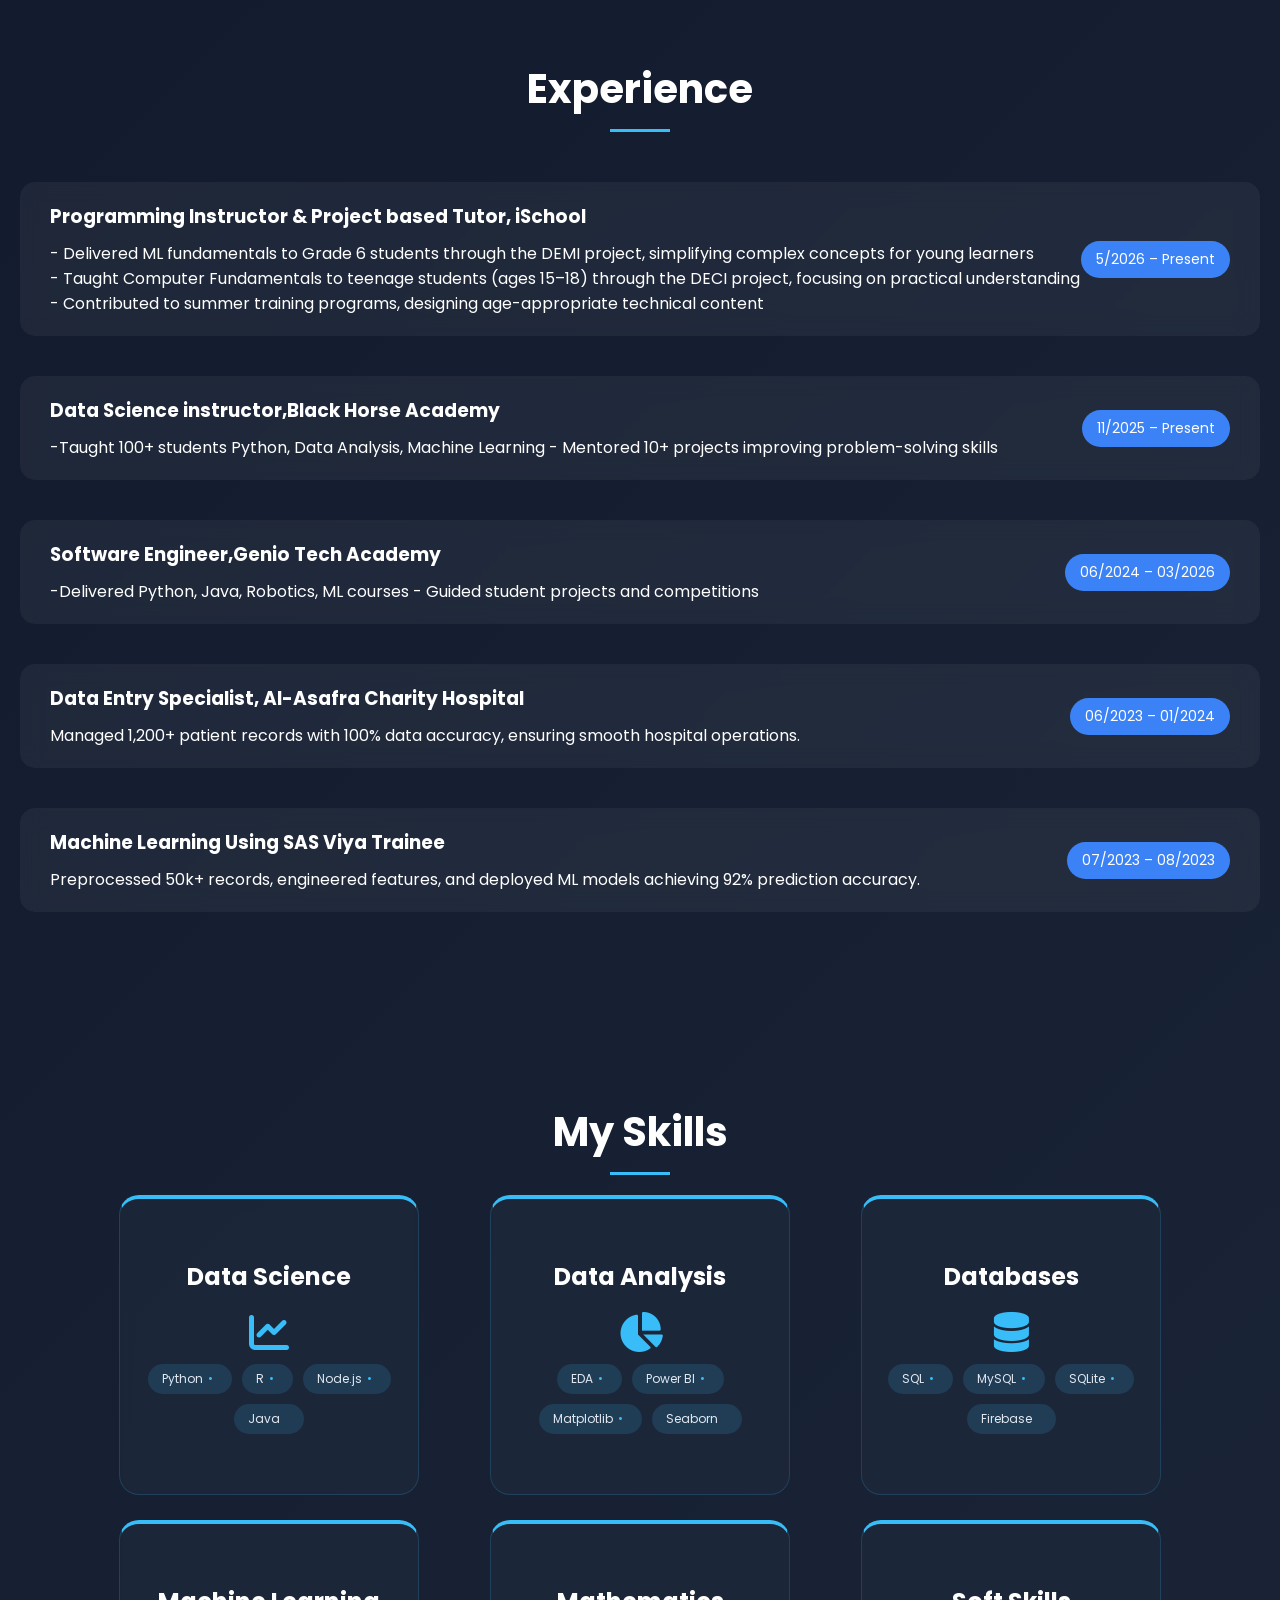
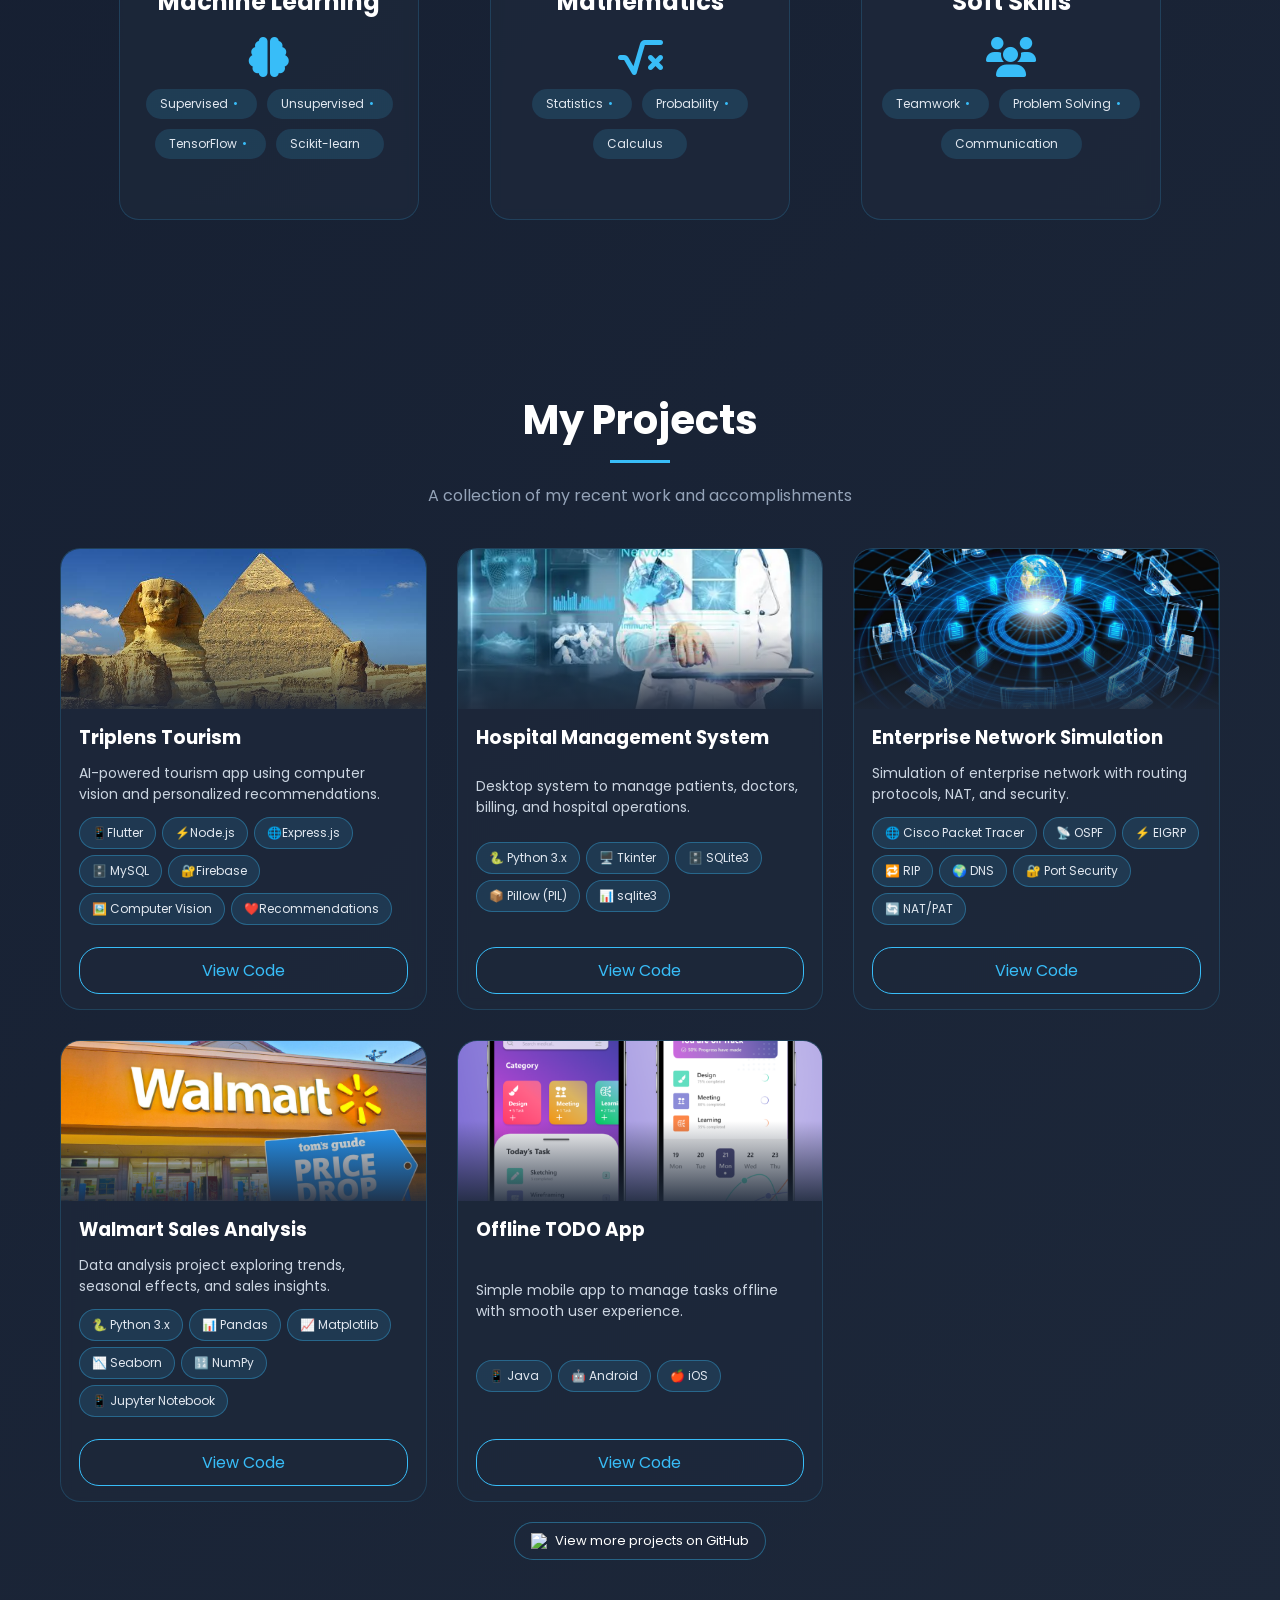
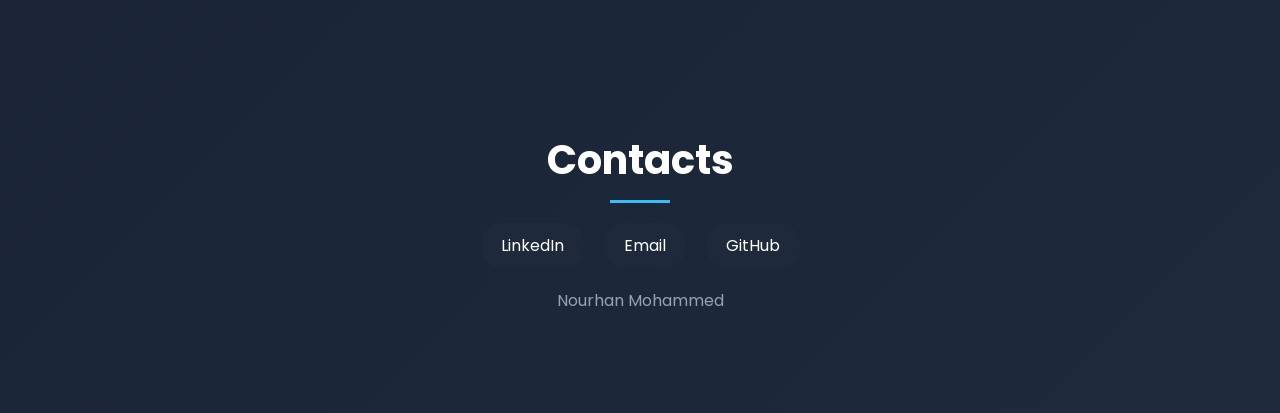
==== commit 1dedd02a: "Update GitHub links in index.html" ====
--- a/index.html
+++ b/index.html
@@ -286,7 +286,7 @@
             <span>❤️Recommendations </span>
         </div>
 
-        <a href="https://github.com/Nourhanmohamed12" target="_blank" class="btn">
+        <a href="https://github.com/Nourhanmohamed12/Graduation-project" target="_blank" class="btn">
           View Code
         </a>
       </div>
@@ -311,7 +311,7 @@
             <span>📊 sqlite3</span>
         </div>
 
-        <a href="https://github.com/Nourhanmohamed12" target="_blank" class="btn">
+        <a href="https://github.com/Nourhanmohamed12/Hospital-Management-system-" target="_blank" class="btn">
           View Code
         </a>
       </div>
@@ -337,7 +337,7 @@
             <span>🔄 NAT/PAT</span>
         </div>
 
-        <a href="https://github.com/Nourhanmohamed12" target="_blank" class="btn">
+        <a href="https://github.com/Nourhanmohamed12/Network" target="_blank" class="btn">
           View Code
         </a>
       </div>
@@ -363,7 +363,7 @@
             <span>📱 Jupyter Notebook</span>
         </div>
 
-        <a href="https://github.com/Nourhanmohamed12" target="_blank" class="btn">
+        <a href="https://github.com/Nourhanmohamed12/Data-Methodology" target="_blank" class="btn">
           View Code
         </a>
       </div>
@@ -386,7 +386,7 @@
 
         </div>
 
-        <a href="https://github.com/Nourhanmohamed12" target="_blank" class="btn">
+        <a href="https://github.com/Nourhanmohamed12/Mobile-application" target="_blank" class="btn">
           View Code
         </a>
       </div>     
@@ -395,7 +395,7 @@
   </div>          
 
   <div class="github-link">
-    <a href="https://github.com/Nourhanmohamed12" target="_blank">
+    <a href="https://github.com/Nourhanmohamed12?tab=repositories" target="_blank">
       <img src="https://cdn-icons-png.flaticon.com/512/25/25231.png" alt="GitHub">
       View more projects on GitHub
     </a>
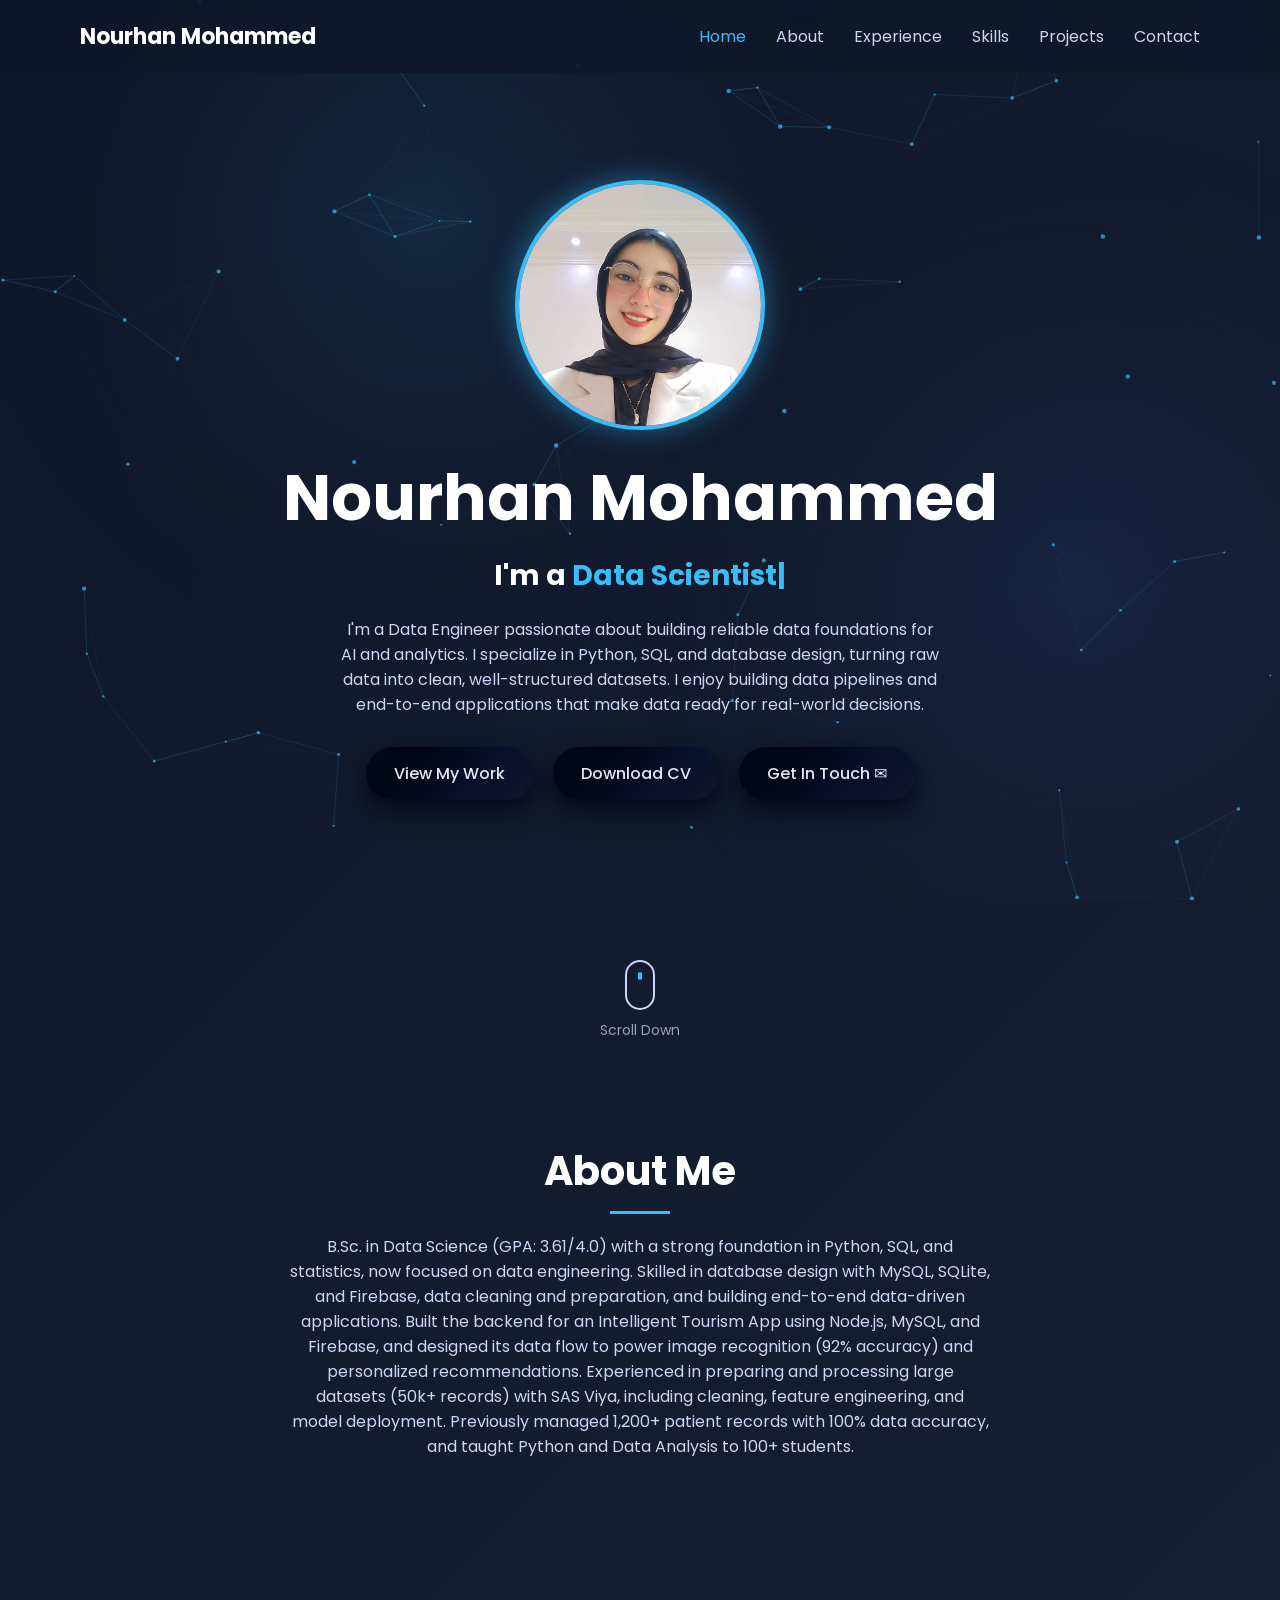
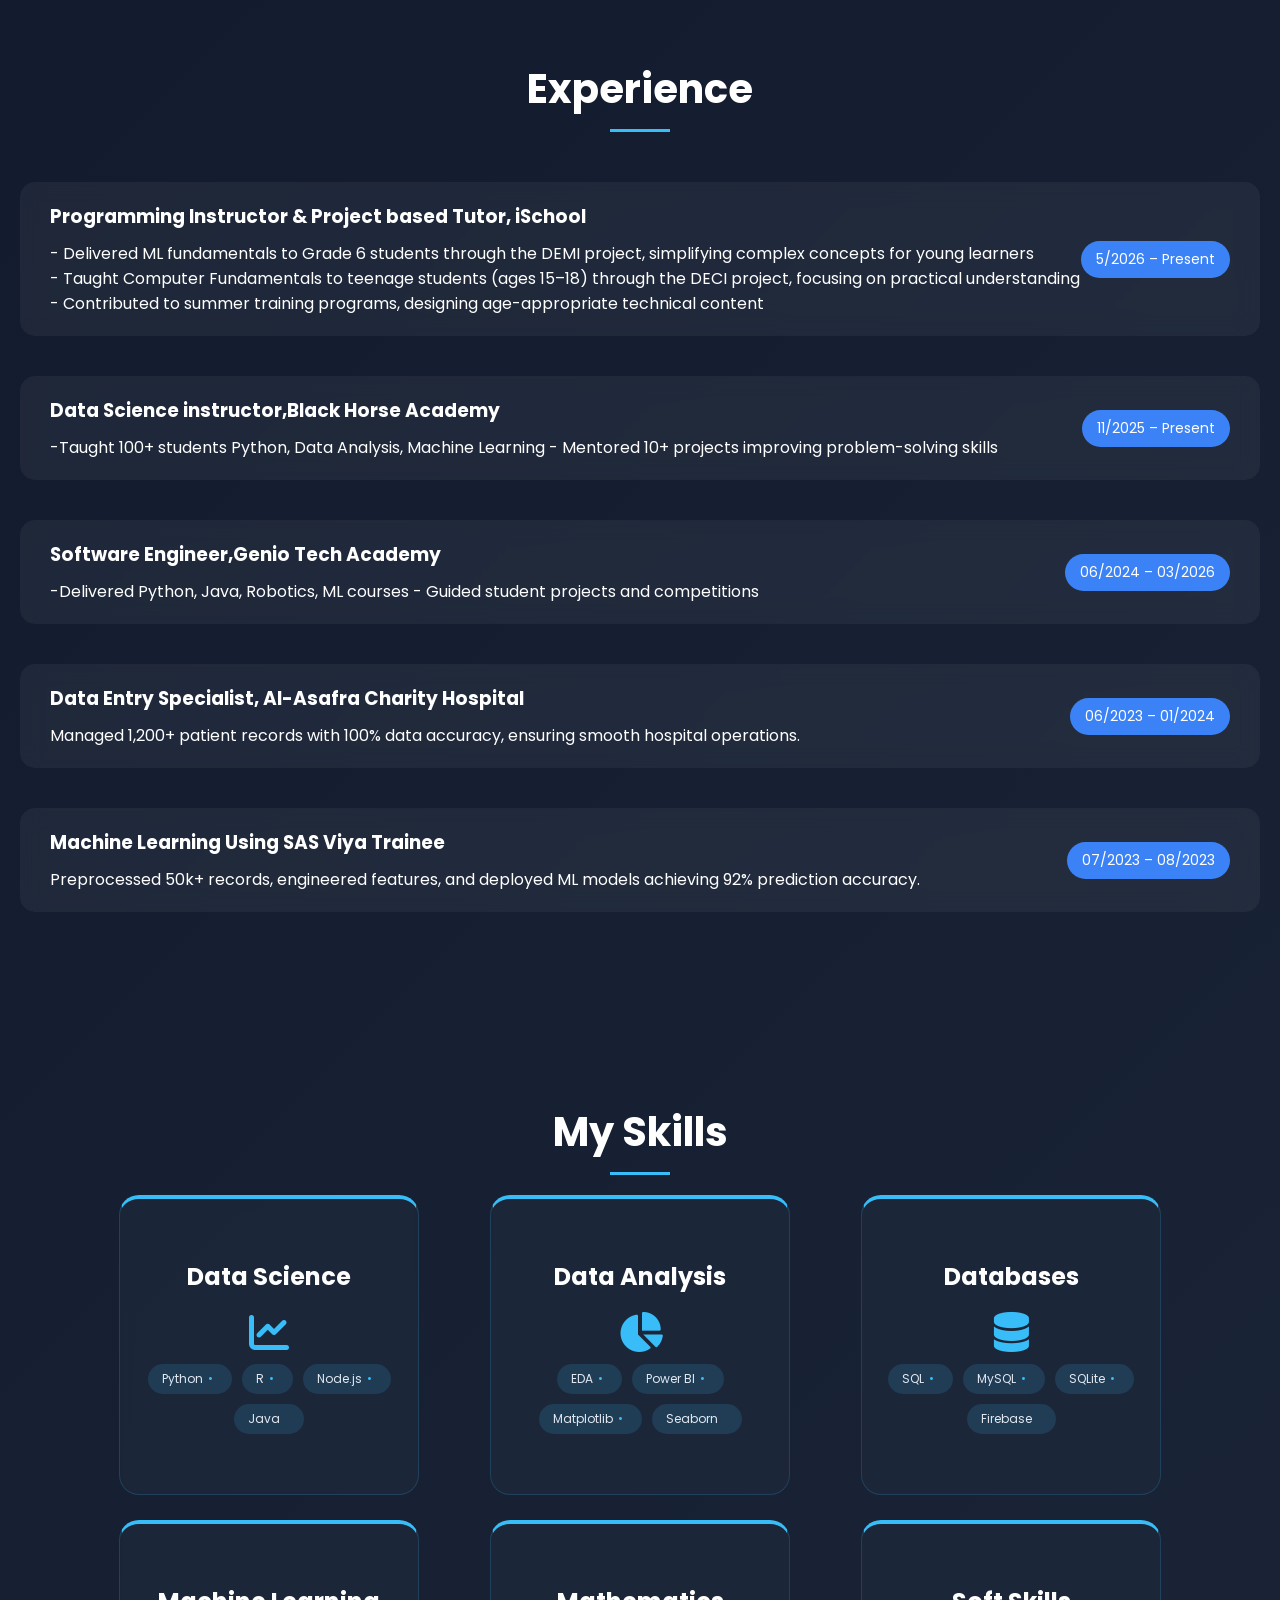
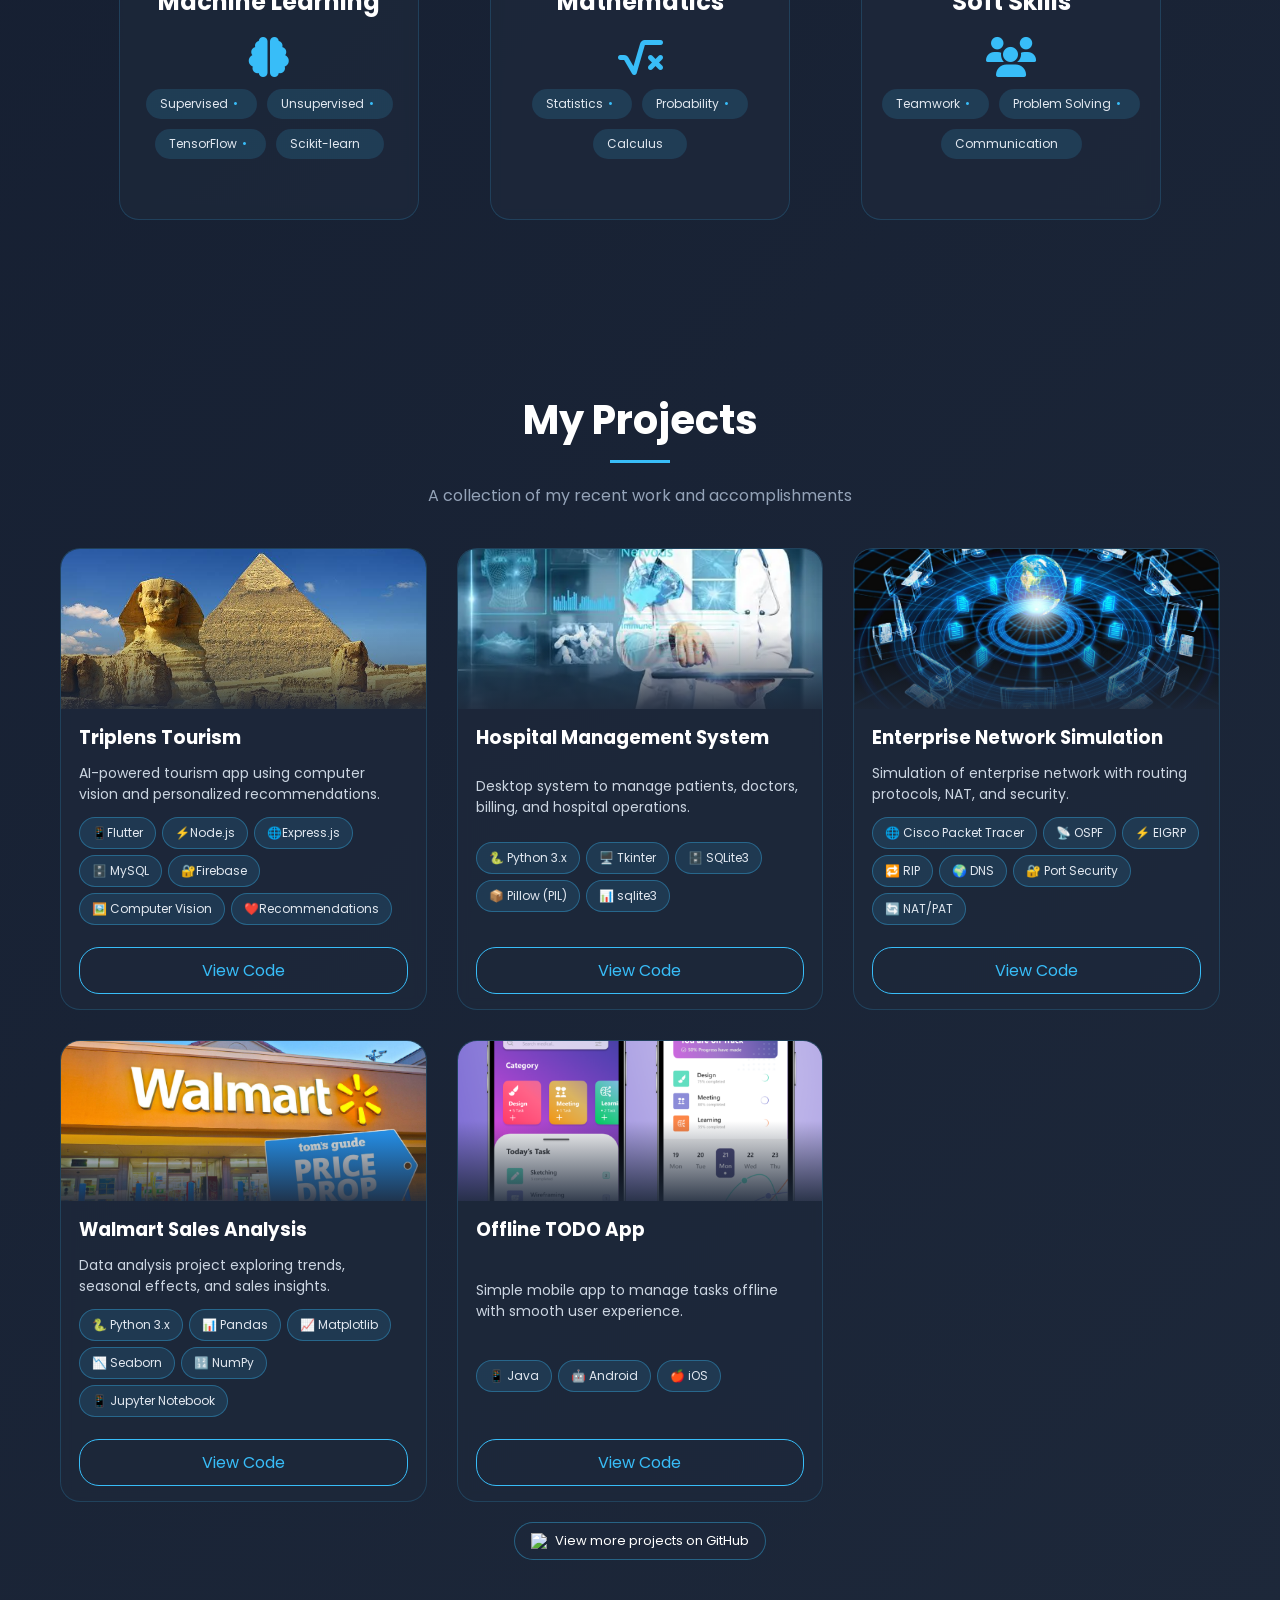
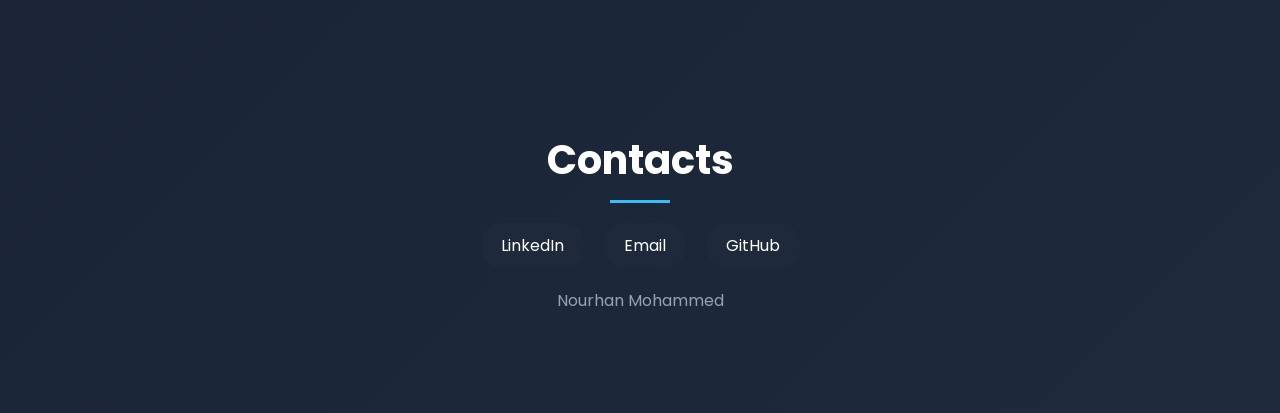
==== commit e207b6d7: "Fix button text for 'View My Work'" ====
--- a/index.html
+++ b/index.html
@@ -58,7 +58,7 @@
     </p>
 
     <div class="buttons fade-in delay2">
-  <a href="#projects" class="btn primary">View My Work →</a>
+  <a href="#projects" class="btn primary">View My Work </a>
 
   <a href="https://drive.google.com/file/d/1ZJRYr5fMJlHMvgK8dMwdQdmCWC3lPsMI/view?usp=sharing" download class="btn secondary">
     Download CV
